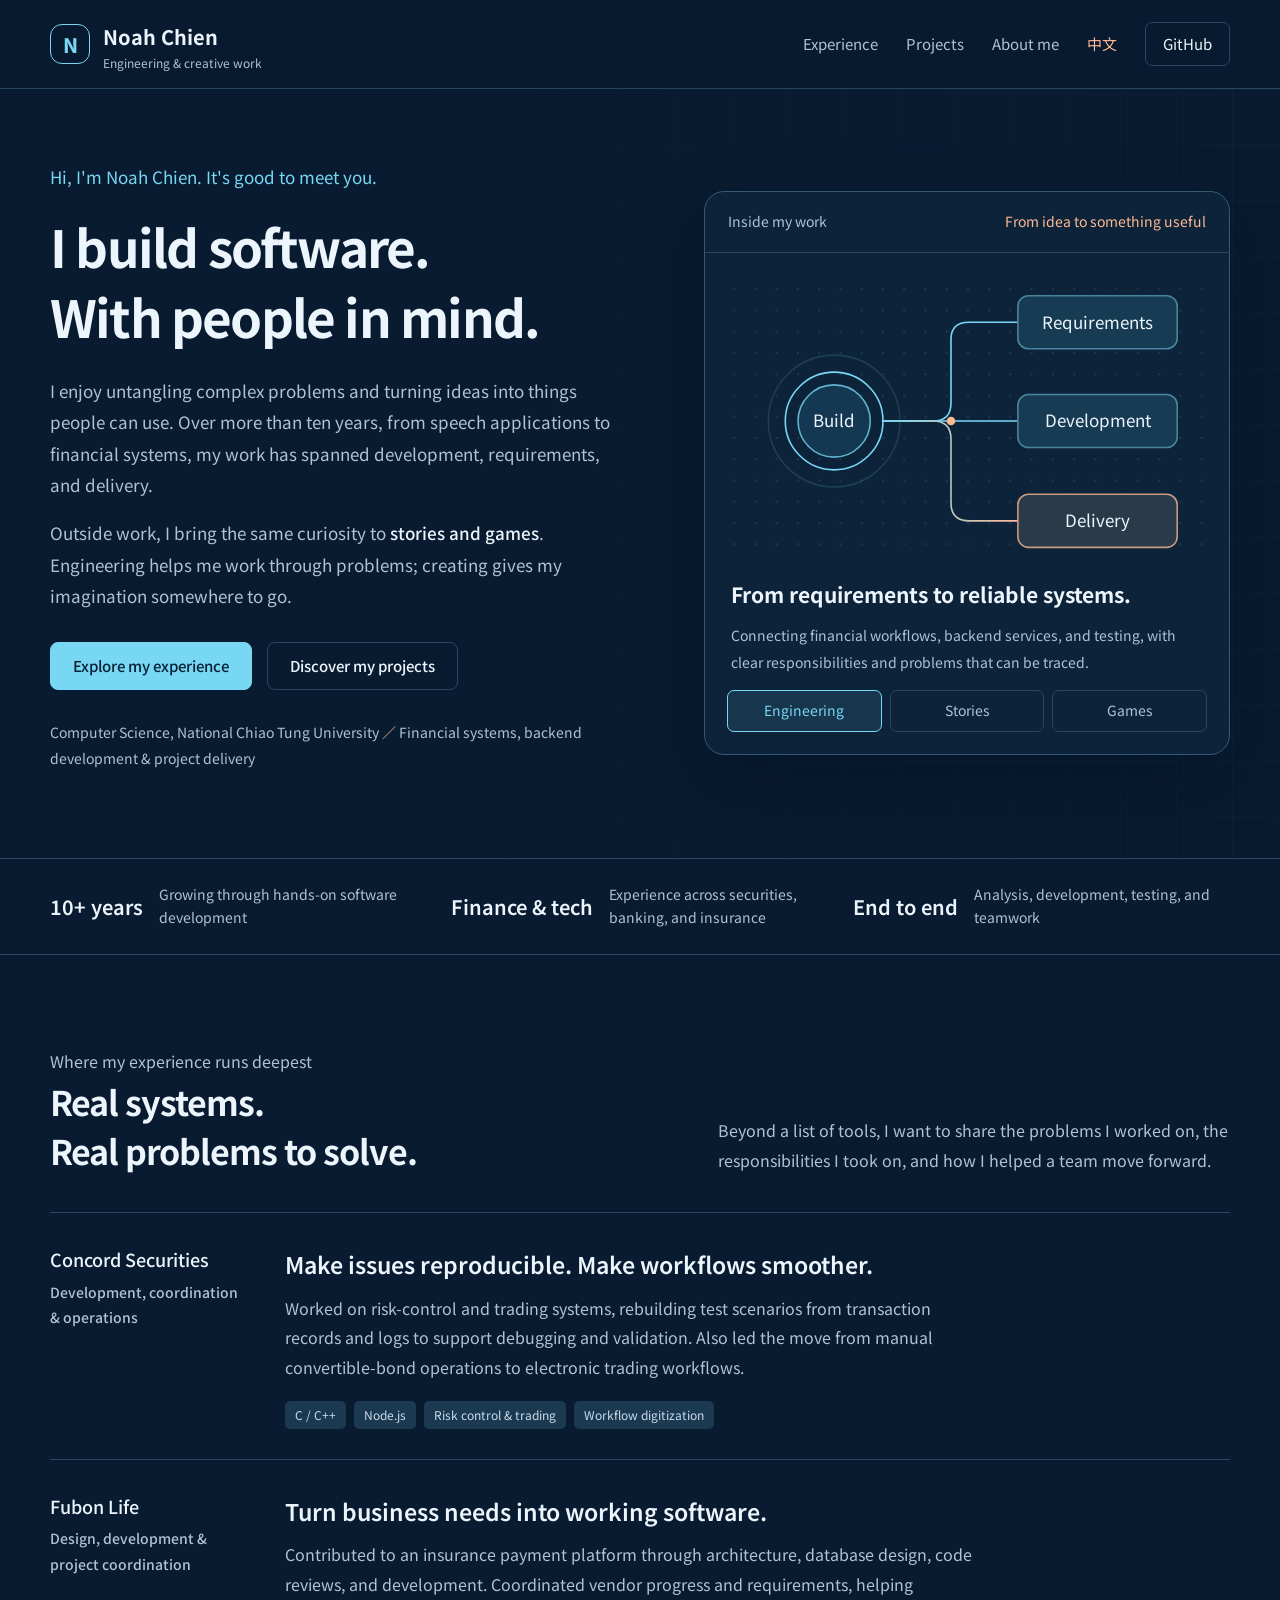
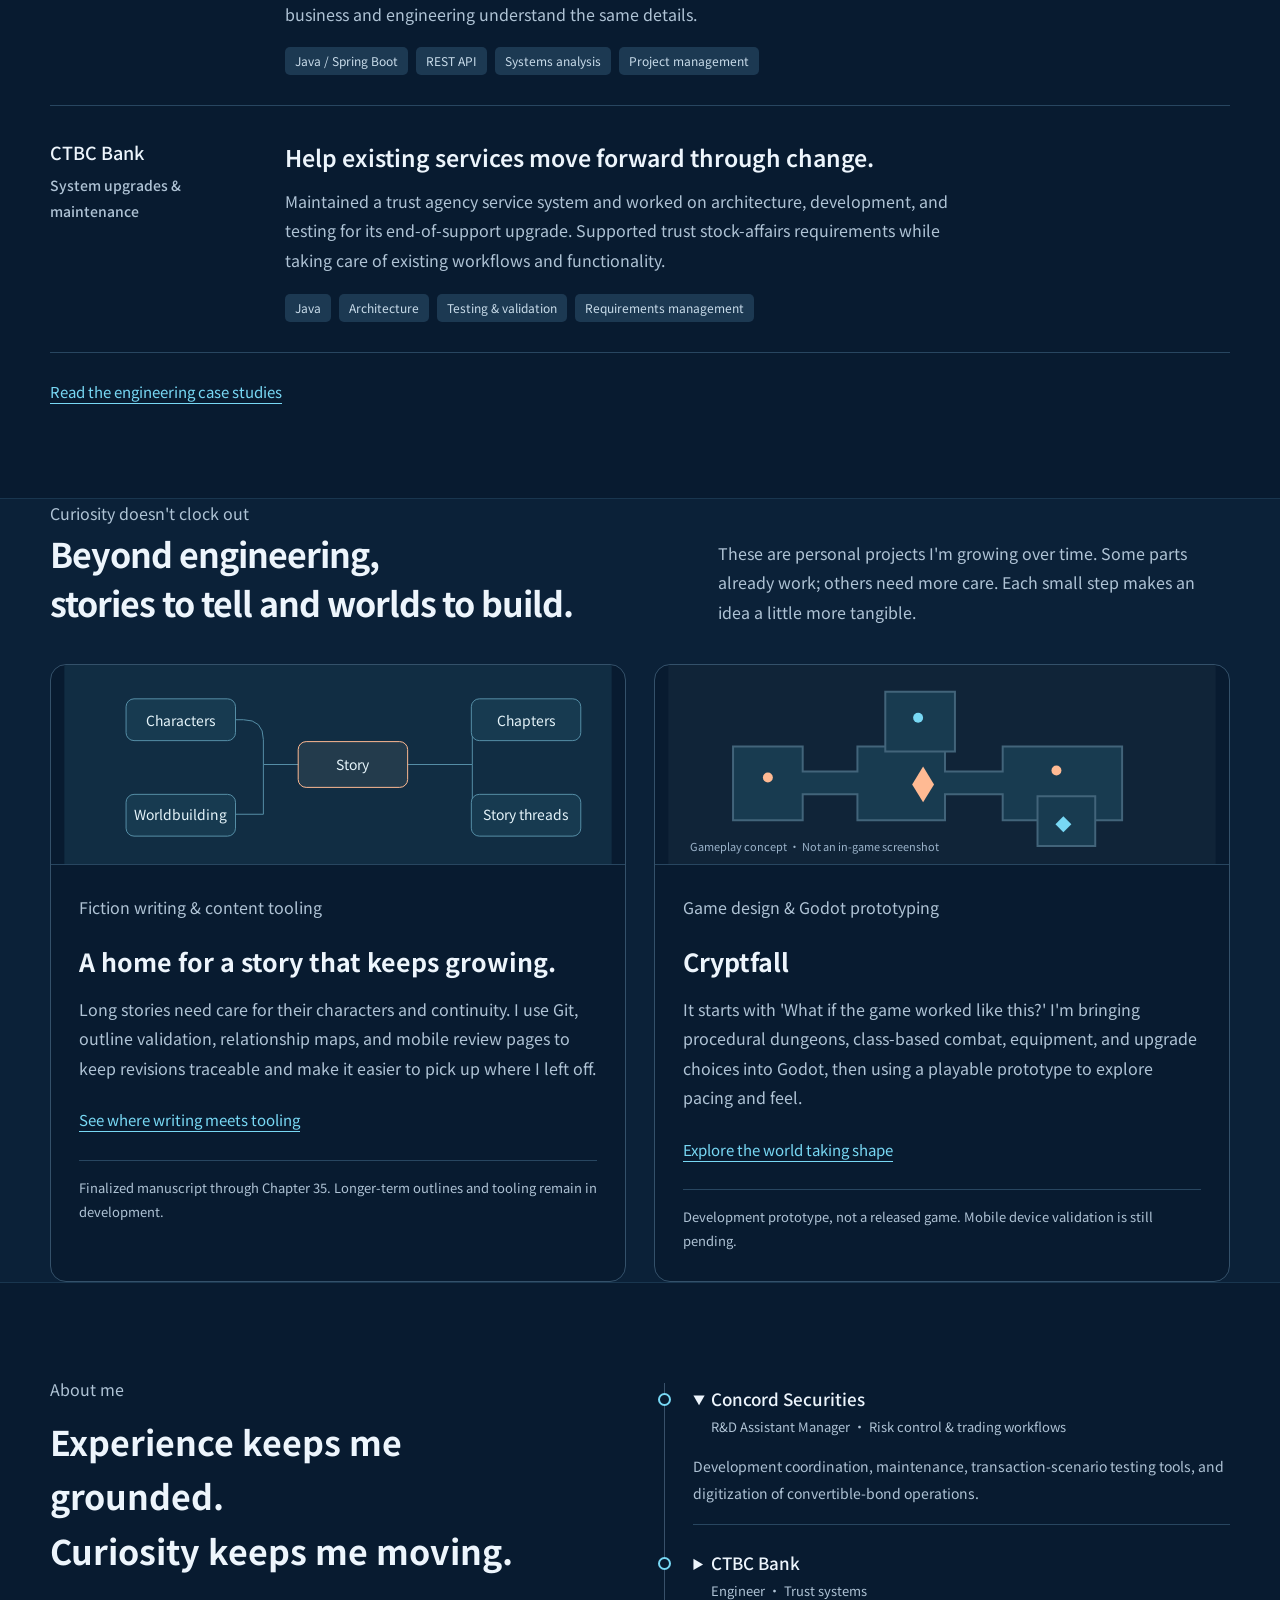
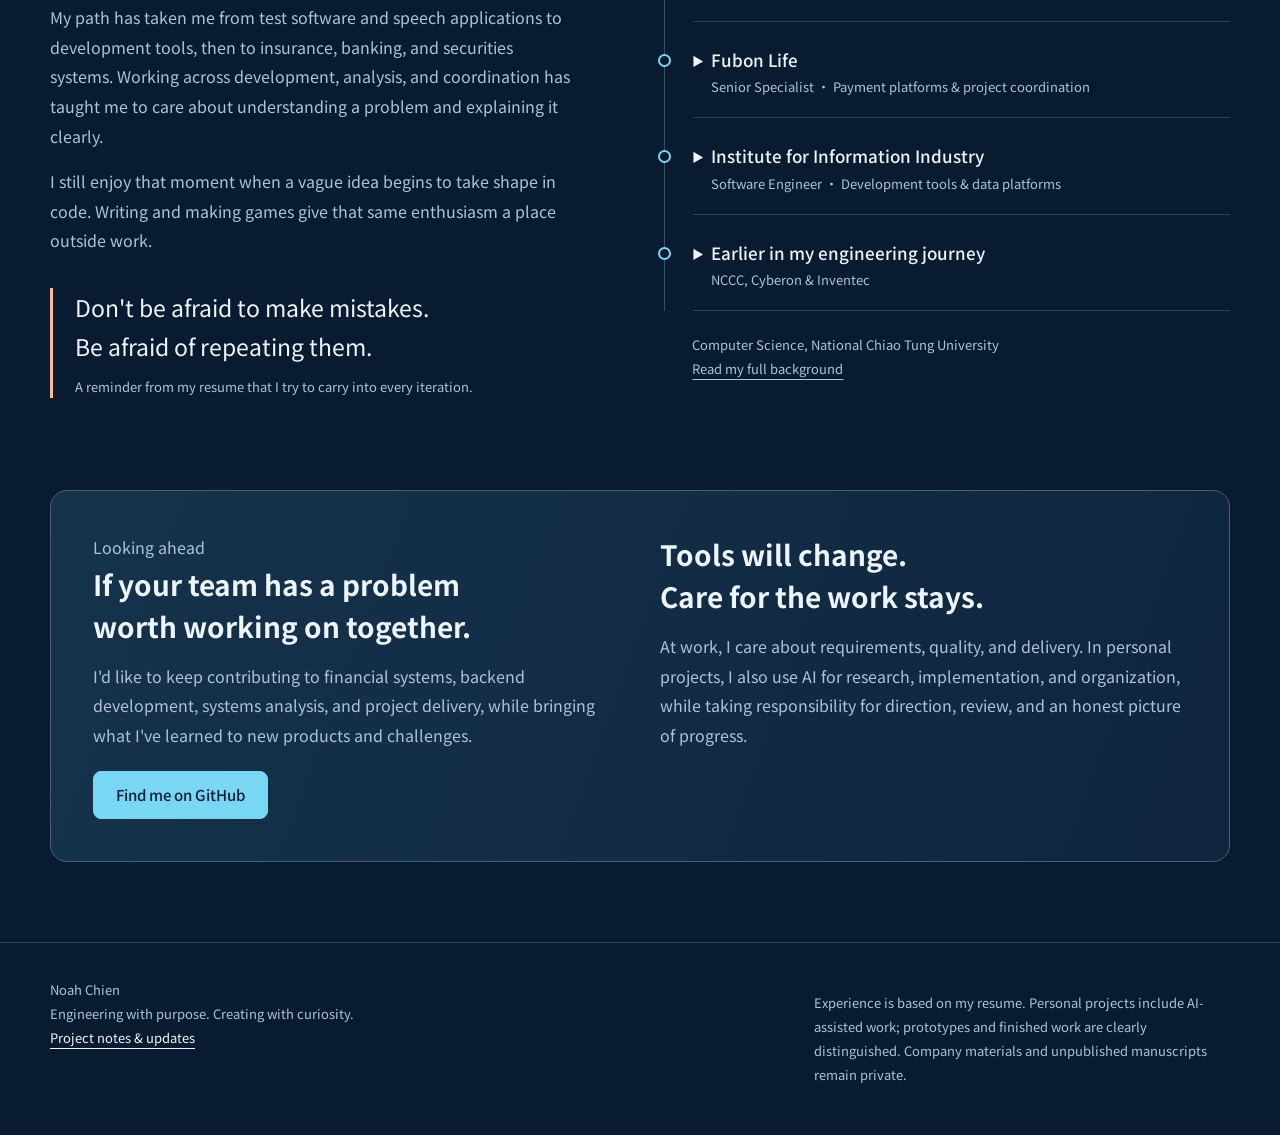
==== docs/en.html @ 3098869d "Add complete Chinese and English portfolio choices" ====
<!doctype html>
<html lang="en">
<head>
<meta charset="utf-8"><meta name="viewport" content="width=device-width,initial-scale=1">
<meta name="description" content="I&#x27;m Noah Chien, a software engineer who enjoys making complex problems clearer and useful ideas real. Over ten years in financial systems and backend development, with personal projects in writing and games.">
<meta name="theme-color" content="#081b30"><meta property="og:title" content="Noah Chien | Engineering with purpose, creating with curiosity"><meta property="og:description" content="Building software with people in mind. Financial systems, backend development, project delivery, and personal creative work."><meta property="og:image" content="https://noahchien.github.io/portfolio/assets/cover-en.svg">
<title>Noah Chien | Engineering &amp; Creative Work</title>
<link rel="icon" href="data:image/svg+xml,%3Csvg xmlns=&#x27;http://www.w3.org/2000/svg&#x27; viewBox=&#x27;0 0 64 64&#x27;%3E%3Crect width=&#x27;64&#x27; height=&#x27;64&#x27; rx=&#x27;16&#x27; fill=&#x27;%23081b30&#x27;/%3E%3Ctext x=&#x27;32&#x27; y=&#x27;46&#x27; font-size=&#x27;43&#x27; text-anchor=&#x27;middle&#x27; fill=&#x27;%2378d8f4&#x27; font-family=&#x27;Arial&#x27;%3EN%3C/text%3E%3C/svg%3E">
<link rel="stylesheet" href="styles.css"><link rel="stylesheet" href="mobile.css"><script defer src="site.js"></script>
</head>
<body>
<a class="skip" href="#main">Skip to main content</a>
<header class="site-header"><div class="container header-inner"><a class="brand" href="#" aria-label="Noah&#x27;s home page"><span class="brand-mark" aria-hidden="true">N</span><span><strong>Noah Chien</strong><small>Engineering &amp; creative work</small></span></a><nav class="nav" aria-label="Main navigation"><a href="#work">Experience</a><a href="#projects">Projects</a><a class="desktop-link" href="#about">About me</a><a class="language-link" href="index.html" hreflang="zh-Hant" aria-label="中文版">中文</a><a class="github-link" href="https://github.com/noahchien">GitHub</a></nav></div></header>
<main id="main">
<section class="hero"><div class="container hero-inner"><div><p class="identity">Hi, I'm Noah Chien. It's good to meet you.</p><h1><span>I build software.</span><span>With people in mind.</span></h1><p class="hero-copy">I enjoy untangling complex problems and turning ideas into things people can use. Over more than ten years, from speech applications to financial systems, my work has spanned development, requirements, and delivery.</p><p class="hero-copy">Outside work, I bring the same curiosity to <strong>stories and games</strong>. Engineering helps me work through problems; creating gives my imagination somewhere to go.</p><div class="hero-actions"><a class="button primary" href="#work">Explore my experience</a><a class="button secondary" href="#projects">Discover my projects</a></div><p class="hero-footnote">Computer Science, National Chiao Tung University <span>／</span> Financial systems, backend development &amp; project delivery</p></div>
<div class="system-view"><div class="system-top"><span>Inside my work</span><span>From idea to something useful</span></div><svg class="system-diagram" viewbox="0 0 480 290" aria-label="How requirements, development, and delivery connect" role="img"><defs><pattern id="dots" width="20" height="20" patternunits="userSpaceOnUse"><circle cx="1" cy="1" r="1" fill="#78d8f4" opacity=".15"/></pattern><lineargradient id="line" x2="1"><stop stop-color="#78d8f4"/><stop offset="1" stop-color="#ffba93"/></lineargradient></defs><rect x="15" y="10" width="450" height="260" fill="url(#dots)"/><g fill="none" stroke-width="1.5"><path d="M160 145H208Q225 145 225 128V68Q225 52 242 52H288" stroke="#78d8f4"/><path d="M160 145H288" stroke="#78d8f4"/><path d="M160 145H208Q225 145 225 162V222Q225 239 242 239H288" stroke="url(#line)"/><circle cx="115" cy="145" r="62" stroke="#78d8f4" opacity=".15"/><circle cx="115" cy="145" r="46" stroke="#78d8f4"/><circle cx="115" cy="145" r="34" fill="#163c58" stroke="#78d8f4" opacity=".8"/><rect x="288" y="27" width="150" height="50" rx="10" fill="#183b54" stroke="#49859c"/><rect x="288" y="120" width="150" height="50" rx="10" fill="#183b54" stroke="#49859c"/><rect x="288" y="214" width="150" height="50" rx="10" fill="#293b4b" stroke="#ca9b7e"/></g><g font-family="Noto Sans TC,Microsoft JhengHei,sans-serif" fill="#edf5fc" text-anchor="middle" font-size="16"><text id="diagram-center" x="115" y="151">Build</text><text id="node-0" x="363" y="58">Requirements</text><text id="node-1" x="363" y="151">Development</text><text id="node-2" x="363" y="245">Delivery</text></g><circle cx="225" cy="145" r="4" fill="#ffba93"/></svg><div class="system-caption" aria-live="polite"><h2 id="view-title">From requirements to reliable systems.</h2><p id="view-description">Connecting financial workflows, backend services, and testing, with clear responsibilities and problems that can be traced.</p></div><div class="view-tabs" role="group" aria-label="Choose an area of work"><button data-view="engineering" aria-pressed="true">Engineering</button><button data-view="stories" aria-pressed="false">Stories</button><button data-view="games" aria-pressed="false">Games</button></div></div></div></section>
<div class="hero-meta"><div class="container meta-inner"><div><strong>10+ years</strong><span>Growing through hands-on software development</span></div><div><strong>Finance &amp; tech</strong><span>Experience across securities, banking, and insurance</span></div><div><strong>End to end</strong><span>Analysis, development, testing, and teamwork</span></div></div></div>
<section id="work" class="content container"><div class="section-heading"><div><p class="section-label">Where my experience runs deepest</p><h2>Real systems.<br>Real problems to solve.</h2></div><p>Beyond a list of tools, I want to share the problems I worked on, the responsibilities I took on, and how I helped a team move forward.</p></div><div class="work-list">
<article class="work-item"><div class="work-company">Concord Securities<small>Development, coordination &amp; operations</small></div><div><h3>Make issues reproducible. Make workflows smoother.</h3><p>Worked on risk-control and trading systems, rebuilding test scenarios from transaction records and logs to support debugging and validation. Also led the move from manual convertible-bond operations to electronic trading workflows.</p><div class="tags" aria-label="Relevant skills"><span>C / C++</span><span>Node.js</span><span>Risk control &amp; trading</span><span>Workflow digitization</span></div></div></article>
<article class="work-item"><div class="work-company">Fubon Life<small>Design, development &amp; project coordination</small></div><div><h3>Turn business needs into working software.</h3><p>Contributed to an insurance payment platform through architecture, database design, code reviews, and development. Coordinated vendor progress and requirements, helping business and engineering understand the same details.</p><div class="tags"><span>Java / Spring Boot</span><span>REST API</span><span>Systems analysis</span><span>Project management</span></div></div></article>
<article class="work-item"><div class="work-company">CTBC Bank<small>System upgrades &amp; maintenance</small></div><div><h3>Help existing services move forward through change.</h3><p>Maintained a trust agency service system and worked on architecture, development, and testing for its end-of-support upgrade. Supported trust stock-affairs requirements while taking care of existing workflows and functionality.</p><div class="tags"><span>Java</span><span>Architecture</span><span>Testing &amp; validation</span><span>Requirements management</span></div></div></article>
</div><a class="detail-link" href="https://github.com/noahchien/portfolio/blob/main/projects/work.en.md">Read the engineering case studies</a></section>
<section id="projects" class="creative-section"><div class="content container"><div class="section-heading"><div><p class="section-label">Curiosity doesn't clock out</p><h2>Beyond engineering,<br>stories to tell and worlds to build.</h2></div><p>These are personal projects I'm growing over time. Some parts already work; others need more care. Each small step makes an idea a little more tangible.</p></div><div class="creative-grid">
<article class="creative-card"><div class="project-visual"><svg viewbox="0 0 550 200" role="img" aria-label="How chapters, characters, and worldbuilding connect in a writing project"><rect width="550" height="200" fill="#112d43"/><g fill="none" stroke="#568fa7"><path d="M90 55H180Q200 55 200 75V100H265M200 100V150H90M310 100H410V55H465M410 100V150H465"/><rect x="62" y="34" width="110" height="42" rx="8" fill="#173a50"/><rect x="62" y="130" width="110" height="42" rx="8" fill="#173a50"/><rect x="235" y="77" width="110" height="46" rx="8" stroke="#ffba93" fill="#233b4c"/><rect x="409" y="34" width="110" height="42" rx="8" fill="#173a50"/><rect x="409" y="130" width="110" height="42" rx="8" fill="#173a50"/></g><g fill="#e5f4fa" text-anchor="middle" font-family="Noto Sans TC,sans-serif" font-size="14"><text x="117" y="61">Characters</text><text x="117" y="156">Worldbuilding</text><text x="290" y="106">Story</text><text x="464" y="61">Chapters</text><text x="464" y="156">Story threads</text></g></svg></div><div class="project-info"><p class="project-kind">Fiction writing &amp; content tooling</p><h3>A home for a story that keeps growing.</h3><p>Long stories need care for their characters and continuity. I use Git, outline validation, relationship maps, and mobile review pages to keep revisions traceable and make it easier to pick up where I left off.</p><a href="https://github.com/noahchien/portfolio/blob/main/projects/novel.en.md">See where writing meets tooling</a><small class="project-status">Finalized manuscript through Chapter 35. Longer-term outlines and tooling remain in development.</small></div></article>
<article class="creative-card"><div class="project-visual"><svg viewbox="0 0 550 200" role="img" aria-label="A conceptual dungeon layout for Cryptfall, not an in-game screenshot"><rect width="550" height="200" fill="#102438"/><g fill="#183b50" stroke="#42647a" stroke-width="2"><path d="M65 82h70v25h55v-25h88v25h58v-25h120v74H336v-26h-58v26h-88v-26h-55v26H65Z"/><path d="M218 27h70v60h-70zM371 132h58v50h-58z"/></g><g fill="#ffba93"><path d="m256 102 11 18-11 18-11-18z"/><circle cx="100" cy="113" r="5"/><circle cx="390" cy="106" r="5"/></g><g fill="#78d8f4"><circle cx="251" cy="53" r="5"/><path d="m397 152 8 8-8 8-8-8z"/></g><text x="22" y="187" fill="#9cb4cb" font-family="Noto Sans TC,sans-serif" font-size="11">Gameplay concept · Not an in-game screenshot</text></svg></div><div class="project-info"><p class="project-kind">Game design &amp; Godot prototyping</p><h3>Cryptfall</h3><p>It starts with 'What if the game worked like this?' I'm bringing procedural dungeons, class-based combat, equipment, and upgrade choices into Godot, then using a playable prototype to explore pacing and feel.</p><a href="https://github.com/noahchien/portfolio/blob/main/projects/cryptfall.en.md">Explore the world taking shape</a><small class="project-status">Development prototype, not a released game. Mobile device validation is still pending.</small></div></article>
</div></div></section>
<section id="about" class="content container"><div class="about-grid"><div class="about-copy"><p class="section-label">About me</p><h2>Experience keeps me grounded.<br>Curiosity keeps me moving.</h2><p>My path has taken me from test software and speech applications to development tools, then to insurance, banking, and securities systems. Working across development, analysis, and coordination has taught me to care about understanding a problem and explaining it clearly.</p><p>I still enjoy that moment when a vague idea begins to take shape in code. Writing and making games give that same enthusiasm a place outside work.</p><blockquote class="quote">Don't be afraid to make mistakes.<br>Be afraid of repeating them.<small>A reminder from my resume that I try to carry into every iteration.</small></blockquote></div><div><div class="career" aria-label="Career experience; expand an entry to read more"><details open><summary>Concord Securities<small>R&amp;D Assistant Manager · Risk control &amp; trading workflows</small></summary><p>Development coordination, maintenance, transaction-scenario testing tools, and digitization of convertible-bond operations.</p></details><details><summary>CTBC Bank<small>Engineer · Trust systems</small></summary><p>Trust agency system maintenance, upgrade planning, development, testing, and stock-affairs requirements.</p></details><details><summary>Fubon Life<small>Senior Specialist · Payment platforms &amp; project coordination</small></summary><p>Java/Spring development, system and database design, code reviews, vendor coordination, and requirements discussions.</p></details><details><summary>Institute for Information Industry<small>Software Engineer · Development tools &amp; data platforms</small></summary><p>Java/Spring, frontend development, Python data-observation services, search applications, Redmine, and DevOps collaboration.</p></details><details><summary>Earlier in my engineering journey<small>NCCC, Cyberon &amp; Inventec</small></summary><p>Systems analysis and vendor coordination, speech recognition and synthesis, mobile and Windows software, production-line testing, and operator training.</p></details></div><p class="career-note">Computer Science, National Chiao Tung University<br><a href="https://github.com/noahchien/portfolio/blob/main/about.en.md">Read my full background</a></p></div></div></section>
<section class="container"><div class="collaboration"><div><p class="section-label">Looking ahead</p><h2>If your team has a problem<br>worth working on together.</h2><p>I'd like to keep contributing to financial systems, backend development, systems analysis, and project delivery, while bringing what I've learned to new products and challenges.</p><a class="button primary" href="https://github.com/noahchien">Find me on GitHub</a></div><div><h2>Tools will change.<br>Care for the work stays.</h2><p>At work, I care about requirements, quality, and delivery. In personal projects, I also use AI for research, implementation, and organization, while taking responsibility for direction, review, and an honest picture of progress.</p></div></div></section>
</main><footer class="footer"><div class="container footer-inner"><div>Noah Chien<br>Engineering with purpose. Creating with curiosity.<br><a href="https://github.com/noahchien/portfolio">Project notes &amp; updates</a></div><p class="ai-note">Experience is based on my resume. Personal projects include AI-assisted work; prototypes and finished work are clearly distinguished. Company materials and unpublished manuscripts remain private.</p></div></footer>
</body></html>
---- docs/styles.css ----
@import url('https://fonts.googleapis.com/css2?family=Noto+Sans+TC:wght@400;500;600;700;800&display=swap');
:root{color-scheme:dark;--bg:#081b30;--panel:#102b46;--blue:#78d8f4;--warm:#ffba93;--text:#edf5fc;--muted:#afc3d5;--line:#284660;--max:1180px}*{box-sizing:border-box}html{scroll-behavior:smooth;scroll-padding-top:100px}body{margin:0;font:17px/1.85 'Noto Sans TC','Microsoft JhengHei',sans-serif;background:var(--bg);color:var(--text)}a{color:inherit;text-underline-offset:5px}button{font:inherit}button,a{-webkit-tap-highlight-color:transparent}a:focus-visible,button:focus-visible,summary:focus-visible{outline:3px solid var(--warm);outline-offset:5px}.skip{position:fixed;left:20px;top:-80px;padding:10px;background:var(--warm);color:var(--bg);z-index:99}.skip:focus{top:15px}.container{width:min(var(--max),calc(100% - 72px));margin:auto}.site-header{position:sticky;top:0;z-index:10;background:#081b30f2;border-bottom:1px solid var(--line);backdrop-filter:blur(18px)}.header-inner{display:flex;align-items:center;justify-content:space-between;min-height:88px;gap:28px}.brand{text-decoration:none;display:flex;gap:13px;align-items:center}.brand-mark{display:grid;place-items:center;width:40px;height:40px;border:1px solid var(--blue);border-radius:12px;font-weight:800;color:var(--blue);font-size:20px}.brand strong{font-size:20px}.brand small{display:block;font-size:12px;color:var(--muted);line-height:1.3;letter-spacing:.05em}.nav{display:flex;gap:28px;align-items:center;font-size:15px}.nav a{text-decoration:none;color:var(--muted)}.nav a:hover{color:white}.nav .github-link{border:1px solid var(--line);padding:7px 17px;border-radius:7px;color:var(--text)}.hero{position:relative;overflow:hidden}.hero:before{position:absolute;content:'';inset:0;pointer-events:none;background-image:linear-gradient(#78d8f408 1px,transparent 1px),linear-gradient(90deg,#78d8f408 1px,transparent 1px);background-size:56px 56px;mask-image:linear-gradient(to right,transparent 30%,black)}.hero-inner{position:relative;display:grid;grid-template-columns:1.13fr 1fr;gap:60px;align-items:center;min-height:690px;padding:72px 0}.identity{color:var(--blue);font-size:17px;margin:0 0 20px}.hero h1{font-size:clamp(36px,4.1vw,58px);line-height:1.55;letter-spacing:-.045em;margin:0 0 24px;font-weight:700}.hero h1 span{display:block}.hero-copy{max-width:33em;color:var(--muted);font-size:17px}.hero-copy strong{color:var(--text);font-weight:500}.hero-actions{display:flex;gap:15px;align-items:center;flex-wrap:wrap;margin:30px 0}.button{display:inline-flex;justify-content:center;align-items:center;min-height:48px;padding:9px 22px;border:1px solid var(--line);border-radius:8px;text-decoration:none;font-weight:500;font-size:15px;cursor:pointer}.button.primary{background:var(--blue);color:#082136;border-color:var(--blue)}.button.secondary{background:transparent;color:var(--text)}.hero-footnote{font-size:14px;color:var(--muted);margin-top:25px}.hero-footnote span{color:var(--warm)}.system-view{position:relative;border:1px solid #385871;border-radius:20px;background:#0d243bea;box-shadow:0 25px 70px #030d1740;overflow:hidden}.system-top{display:flex;justify-content:space-between;padding:17px 23px;border-bottom:1px solid var(--line);font-size:14px;color:var(--muted)}.system-top span:last-child{color:var(--warm)}.system-diagram{display:block;width:100%;height:auto;padding:14px 7px 0}.system-caption{padding:0 26px 15px;min-height:110px}.system-caption h2{font-size:22px;margin:0 0 8px}.system-caption p{font-size:14px;color:var(--muted);margin:0;line-height:1.9}.view-tabs{display:flex;gap:8px;padding:0 22px 22px}.view-tabs button{flex:1;background:transparent;border:1px solid var(--line);border-radius:7px;color:var(--muted);padding:7px;font-size:14px;cursor:pointer}.view-tabs button[aria-pressed=true]{background:#78d8f41a;color:var(--blue);border-color:var(--blue)}.hero-meta{border-top:1px solid var(--line);border-bottom:1px solid var(--line)}.meta-inner{display:grid;grid-template-columns:1fr 1fr 1fr;padding:24px 0;gap:24px}.meta-inner div{display:flex;gap:16px;align-items:center}.meta-inner strong{font-size:23px;font-weight:600;white-space:nowrap}.meta-inner span{font-size:14px;line-height:1.7;color:var(--muted)}section.content{padding:92px 0}.section-heading{display:flex;justify-content:space-between;align-items:end;gap:40px;margin-bottom:37px}.section-heading h2{font-size:34px;line-height:1.45;letter-spacing:-.03em;margin:0}.section-heading p{margin:0;color:var(--muted);max-width:32em;font-size:16px}.section-label{color:var(--blue);font-size:14px;margin:0 0 10px}.work-list{border-top:1px solid var(--line)}.work-item{display:grid;grid-template-columns:190px 1fr;gap:45px;padding:30px 0;border-bottom:1px solid var(--line)}.work-company{font-size:18px;font-weight:500;color:var(--text)}.work-company small{display:block;color:var(--muted);font-size:14px;margin-top:3px}.work-item h3{margin:0 0 8px;font-size:23px;font-weight:600}.work-item p{margin:0 0 18px;color:var(--muted);max-width:43em;font-size:16px}.tags{display:flex;gap:8px;flex-wrap:wrap}.tags span{font-size:12px;padding:3px 10px;background:#1c3952;border-radius:5px;color:#c9dcea}.detail-link{display:inline-block;margin-top:25px;color:var(--blue);font-size:15px}.creative-section{background:#0b2138;border-top:1px solid #19364f;border-bottom:1px solid #19364f}.creative-grid{display:grid;grid-template-columns:1fr 1fr;gap:28px}.creative-card{border:1px solid #34516a;border-radius:16px;overflow:hidden;background:var(--bg)}.project-visual{height:200px;position:relative;overflow:hidden;border-bottom:1px solid var(--line);display:grid;place-items:center}.project-visual svg{height:100%;width:100%}.project-info{padding:28px}.project-kind{font-size:13px;color:var(--warm);margin:0 0 9px}.project-info h3{font-size:25px;line-height:1.5;margin:0 0 14px}.project-info p{font-size:16px;color:var(--muted);margin:0 0 20px}.project-info a{font-size:15px;color:var(--blue)}.project-status{display:block;color:var(--muted);font-size:13px;border-top:1px solid var(--line);margin-top:25px;padding-top:15px}.about-grid{display:grid;grid-template-columns:1fr 1.1fr;gap:85px}.about-copy h2{font-size:34px;line-height:1.6;margin:0 0 25px}.about-copy p{color:var(--muted);font-size:16px}.quote{margin:32px 0 0;border-left:3px solid var(--warm);padding-left:22px;color:var(--text);font-size:23px;line-height:1.7}.quote small{display:block;color:var(--muted);font-size:13px;margin-top:10px}.career{border-left:1px solid #38516a;margin:8px 0 0 8px;padding-left:28px}.career details{position:relative;margin-bottom:22px;padding-bottom:18px;border-bottom:1px solid var(--line)}.career details:before{content:'';position:absolute;width:9px;height:9px;border:2px solid var(--blue);border-radius:50%;background:var(--bg);left:-35px;top:10px}.career summary{cursor:pointer;font-size:17px;font-weight:500}.career summary small{display:block;color:var(--muted);font-size:13px;font-weight:400;padding-left:18px}.career details p{color:var(--muted);font-size:14px;line-height:1.9;margin-bottom:0}.career-note{color:var(--muted);font-size:13px;margin:10px 0 0 36px}.collaboration{padding:42px;border:1px solid #466078;border-radius:17px;display:grid;grid-template-columns:1fr 1fr;gap:40px;background:linear-gradient(110deg,#16334c,#0e253d)}.collaboration h2{font-size:28px;line-height:1.5;margin:0 0 15px}.collaboration p{margin:0;color:var(--muted);font-size:16px}.collaboration .button{margin-top:20px}.footer{padding:35px 0;margin-top:80px;border-top:1px solid var(--line);font-size:13px;color:var(--muted)}.footer-inner{display:flex;justify-content:space-between;gap:25px}.footer a{color:var(--text)}.ai-note{max-width:32em;font-size:13px} @media(min-width:1500px){.hero-inner{min-height:750px}}@media(max-width:1050px){.hero-inner{gap:30px}.hero h1{font-size:41px}.about-grid{gap:45px}.meta-inner strong{font-size:20px}.meta-inner div{gap:10px}}@media(max-width:760px){.container{width:calc(100% - 40px)}.header-inner{min-height:74px;gap:12px}.brand small{display:none}.brand strong{font-size:17px}.brand-mark{width:32px;height:34px;font-size:17px}.nav{gap:15px;font-size:13px}.nav .github-link{padding:3px 9px}.nav .desktop-link{display:none}.hero-inner{grid-template-columns:1fr;padding:45px 0;gap:33px;min-height:auto}.identity{font-size:15px}.hero h1{font-size:clamp(29px,7.3vw,45px);line-height:1.65}.hero-copy{font-size:16px}.hero-actions{margin:24px 0 15px}.hero-footnote{font-size:13px}.system-view{max-width:520px;width:100%;margin:auto}.system-caption{min-height:96px}.system-diagram{max-height:255px}.meta-inner{grid-template-columns:1fr;padding:22px 0;gap:16px}.meta-inner div{gap:18px}.meta-inner strong{width:95px;font-size:19px}.meta-inner span{font-size:14px}.section-heading{display:block;margin-bottom:27px}.section-heading h2,.about-copy h2{font-size:28px}.section-heading p{margin-top:17px}.work-item{grid-template-columns:1fr;gap:14px;padding:26px 0}.work-company{font-size:15px;color:var(--blue)}.work-company small{display:inline;margin-left:10px;font-size:12px}.work-item h3{font-size:21px}.work-item p{font-size:15px}.creative-grid,.about-grid,.collaboration{grid-template-columns:1fr}section.content{padding:60px 0}.project-info{padding:24px}.project-info h3{font-size:23px}.about-grid{gap:35px}.quote{font-size:21px}.collaboration{padding:27px;gap:22px}.collaboration h2{font-size:25px}.footer{margin-top:55px}.footer-inner{display:block}.ai-note{margin-top:18px}}@media(prefers-reduced-motion:reduce){html{scroll-behavior:auto}*{transition:none!important;animation:none!important}}
---- docs/mobile.css ----
@media(max-width:480px){.brand-mark{display:none}.brand strong{font-size:15px}.nav{gap:12px}.header-inner{gap:10px}.nav .github-link{padding:3px 8px}.hero h1{letter-spacing:-.05em}}
.nav .language-link{color:var(--warm);white-space:nowrap}html[lang=en] .hero h1{font-size:clamp(34px,4vw,54px);letter-spacing:-.035em;line-height:1.35}html[lang=en] .hero-meta .meta-inner strong{font-size:20px}html[lang=en] .system-caption h2{font-size:21px}html[lang=en] .brand small{letter-spacing:0}@media(max-width:640px){.header-inner{flex-wrap:wrap;padding-top:12px;padding-bottom:12px;gap:10px}.nav{width:100%;justify-content:space-between;gap:10px}.brand-mark{display:grid}.brand strong{font-size:17px}.nav .desktop-link{display:none}html{scroll-padding-top:140px}html[lang=en] .hero h1{font-size:clamp(34px,8.5vw,45px)}html[lang=en] .meta-inner strong{width:115px}}
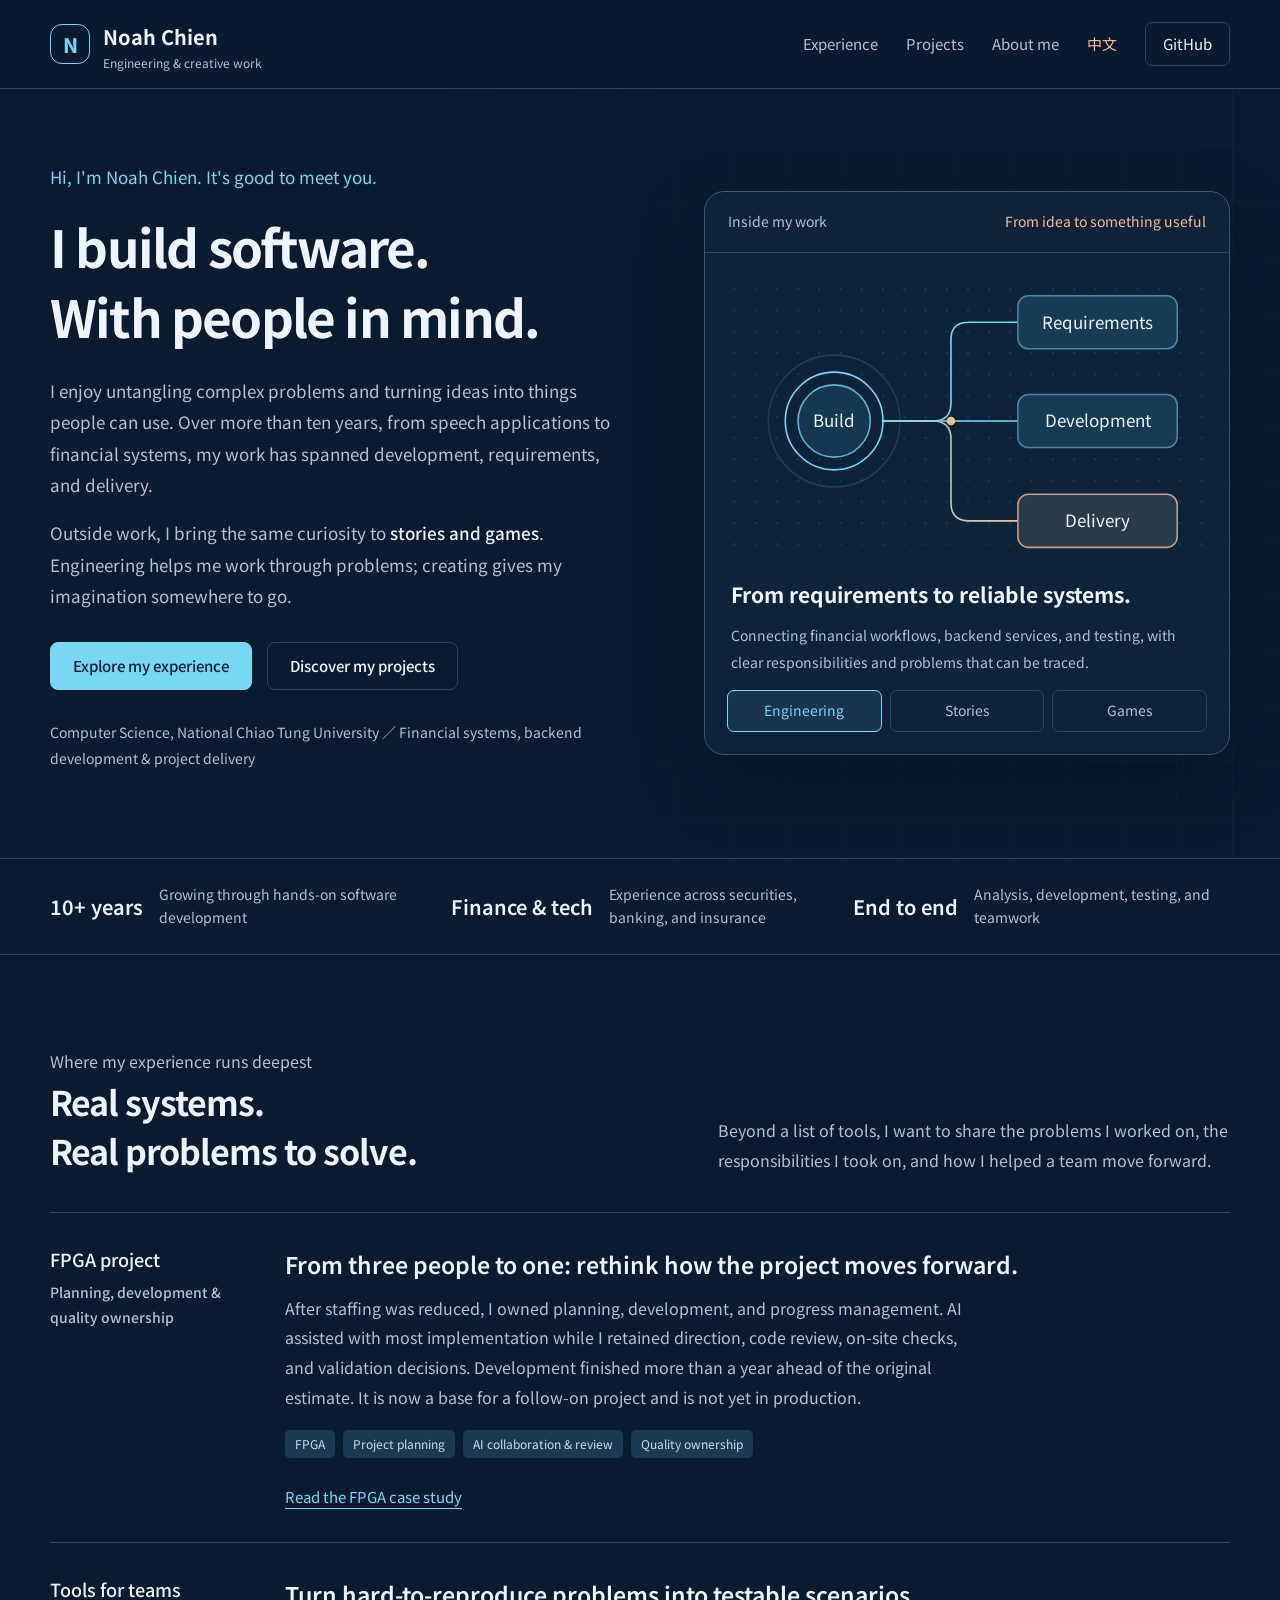
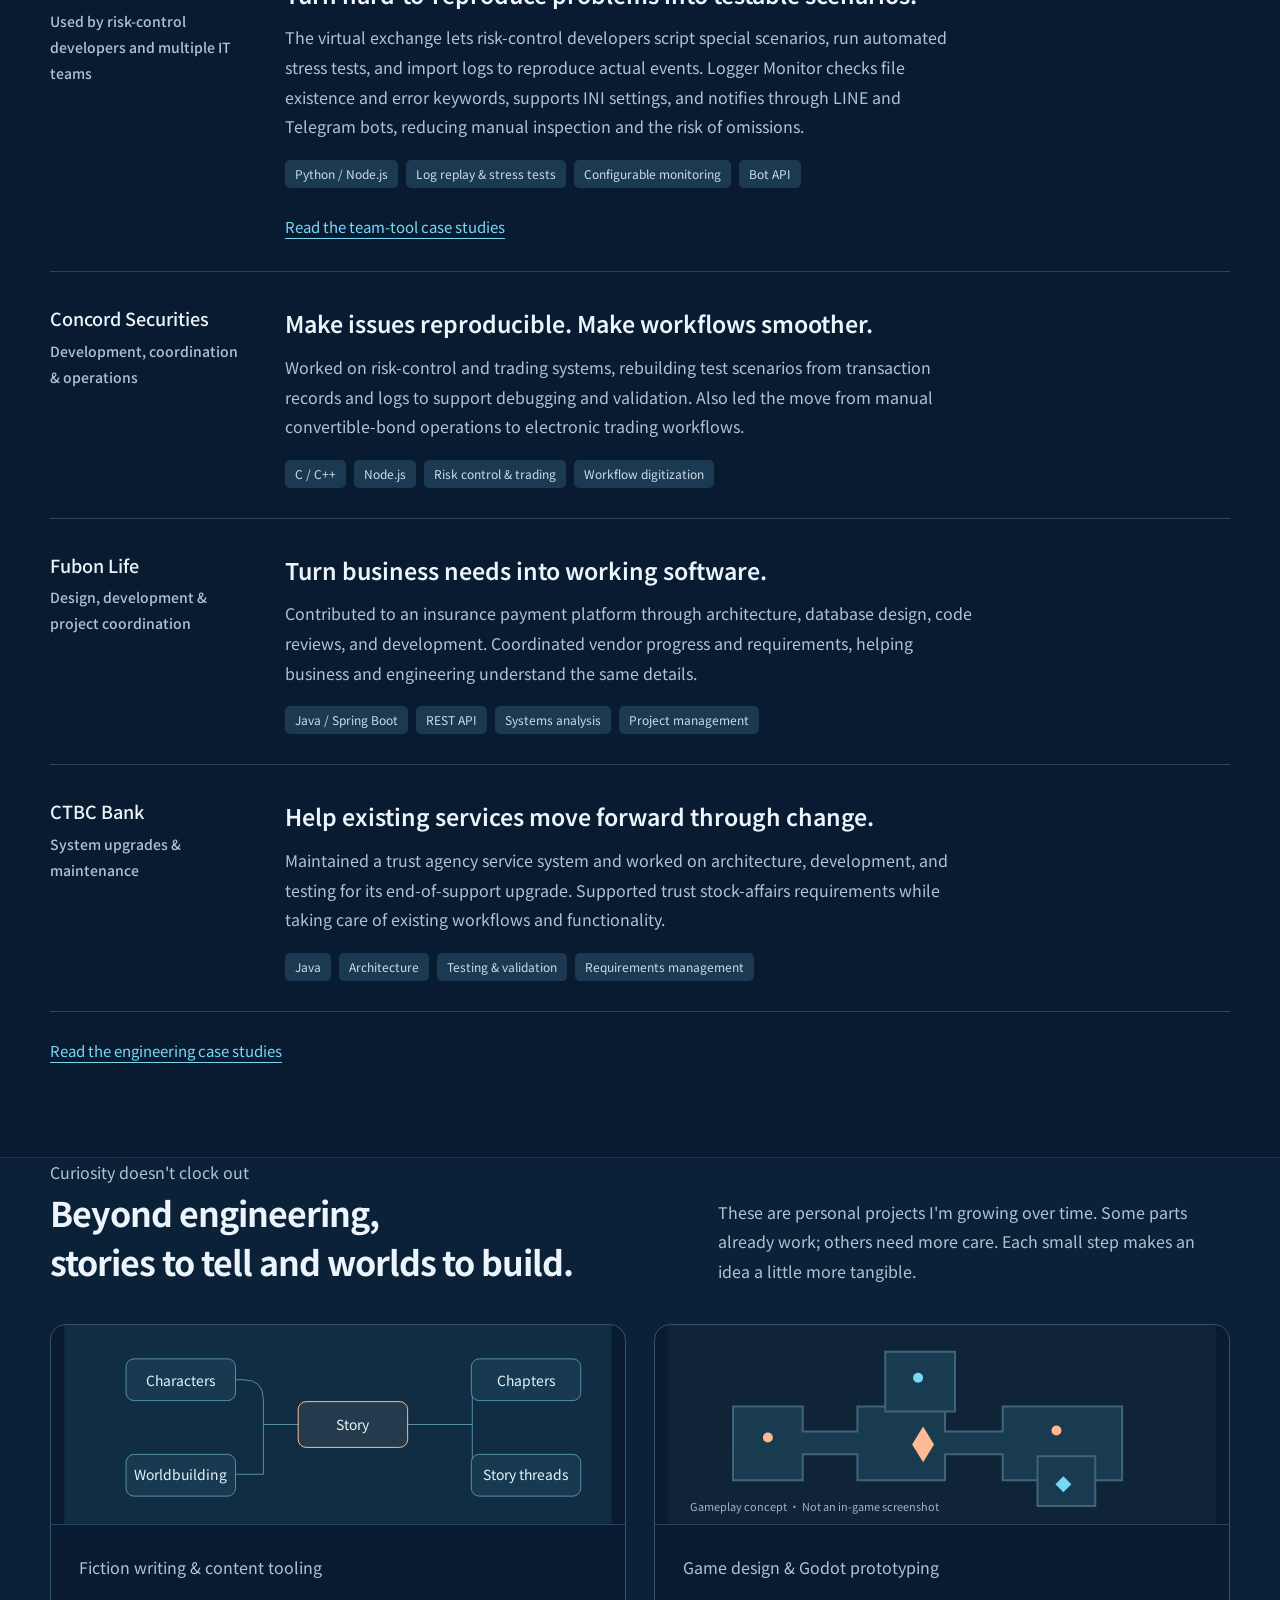
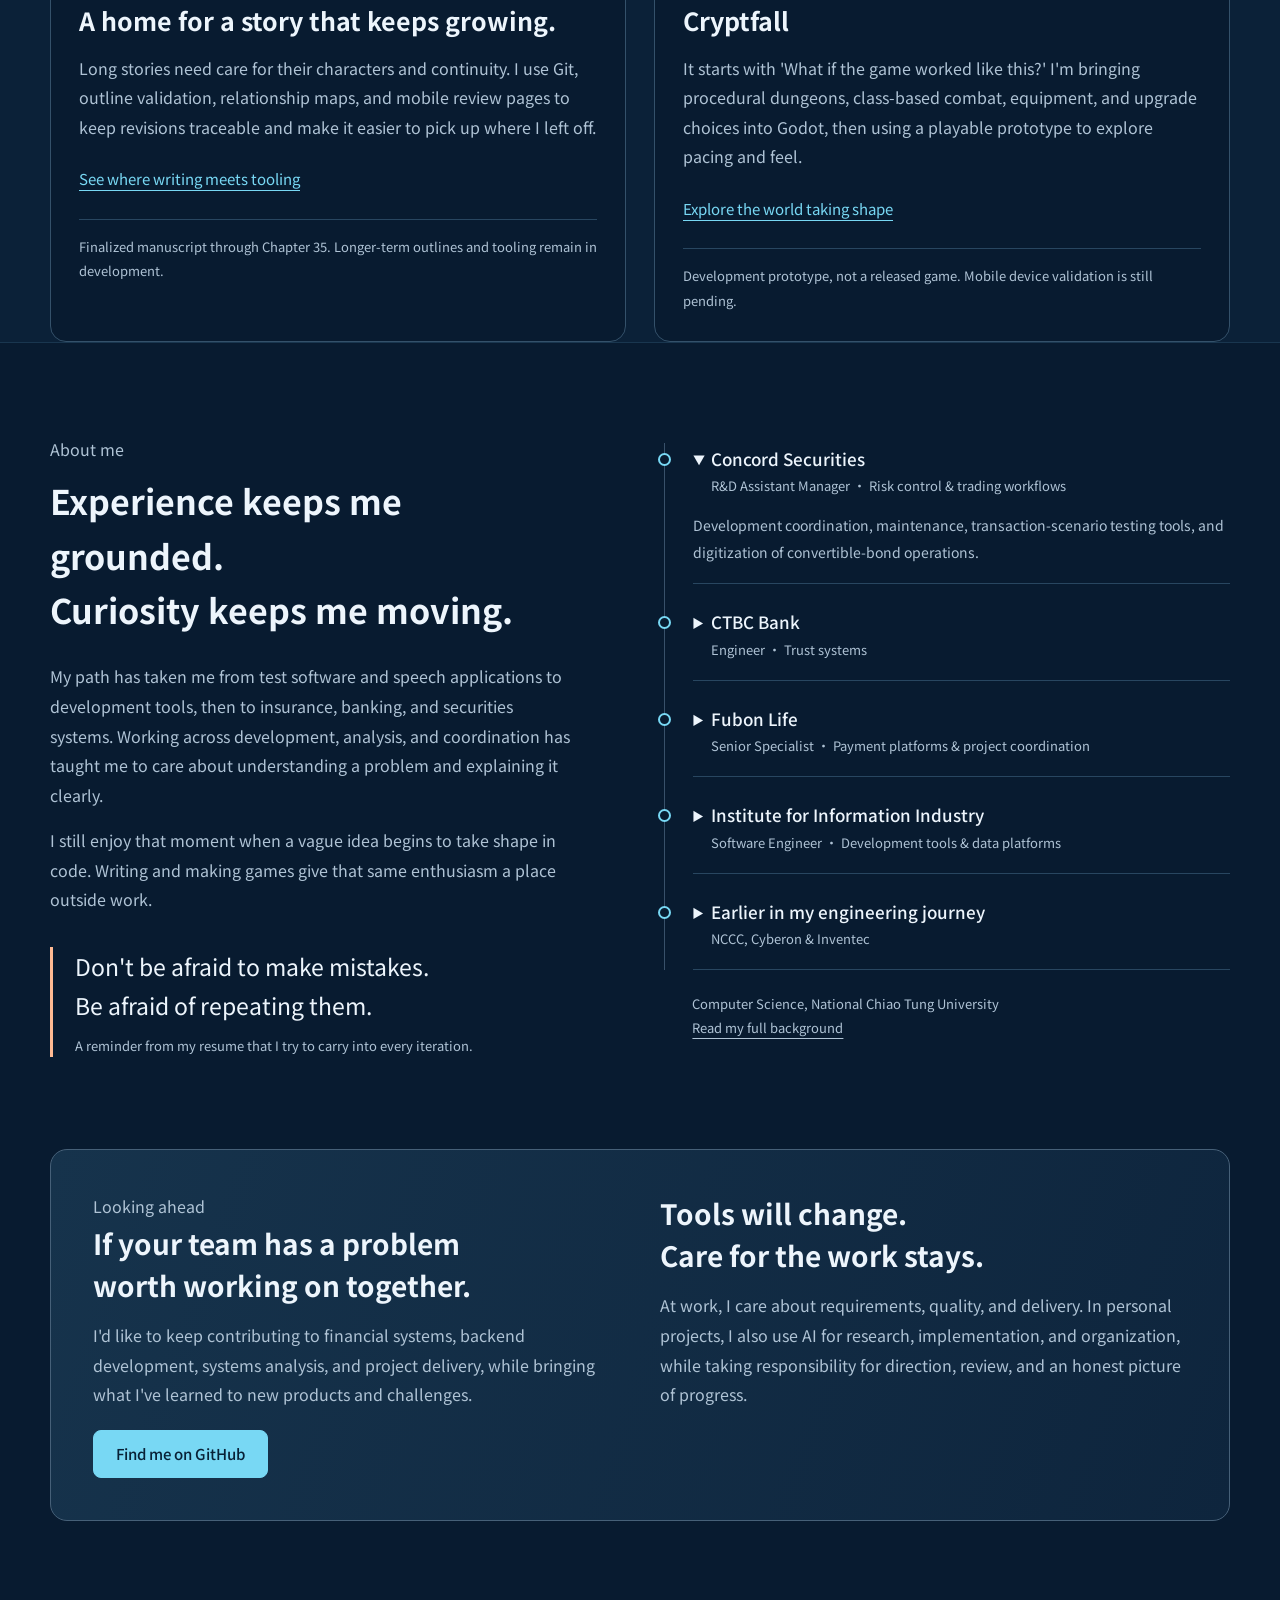
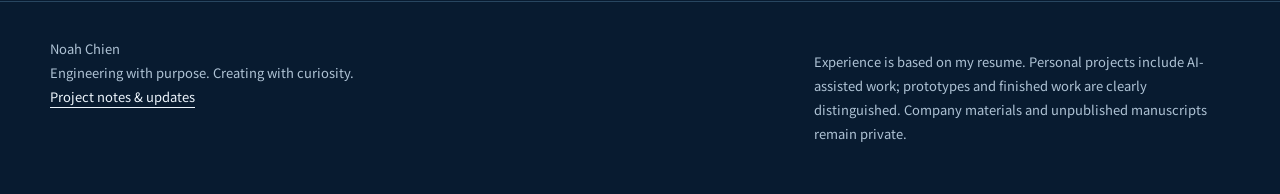
==== commit aa4e5cb1: "Feature FPGA delivery and team tooling on both language homepages" ====
--- a/docs/en.html
+++ b/docs/en.html
@@ -16,6 +16,9 @@
 <div class="system-view"><div class="system-top"><span>Inside my work</span><span>From idea to something useful</span></div><svg class="system-diagram" viewbox="0 0 480 290" aria-label="How requirements, development, and delivery connect" role="img"><defs><pattern id="dots" width="20" height="20" patternunits="userSpaceOnUse"><circle cx="1" cy="1" r="1" fill="#78d8f4" opacity=".15"/></pattern><lineargradient id="line" x2="1"><stop stop-color="#78d8f4"/><stop offset="1" stop-color="#ffba93"/></lineargradient></defs><rect x="15" y="10" width="450" height="260" fill="url(#dots)"/><g fill="none" stroke-width="1.5"><path d="M160 145H208Q225 145 225 128V68Q225 52 242 52H288" stroke="#78d8f4"/><path d="M160 145H288" stroke="#78d8f4"/><path d="M160 145H208Q225 145 225 162V222Q225 239 242 239H288" stroke="url(#line)"/><circle cx="115" cy="145" r="62" stroke="#78d8f4" opacity=".15"/><circle cx="115" cy="145" r="46" stroke="#78d8f4"/><circle cx="115" cy="145" r="34" fill="#163c58" stroke="#78d8f4" opacity=".8"/><rect x="288" y="27" width="150" height="50" rx="10" fill="#183b54" stroke="#49859c"/><rect x="288" y="120" width="150" height="50" rx="10" fill="#183b54" stroke="#49859c"/><rect x="288" y="214" width="150" height="50" rx="10" fill="#293b4b" stroke="#ca9b7e"/></g><g font-family="Noto Sans TC,Microsoft JhengHei,sans-serif" fill="#edf5fc" text-anchor="middle" font-size="16"><text id="diagram-center" x="115" y="151">Build</text><text id="node-0" x="363" y="58">Requirements</text><text id="node-1" x="363" y="151">Development</text><text id="node-2" x="363" y="245">Delivery</text></g><circle cx="225" cy="145" r="4" fill="#ffba93"/></svg><div class="system-caption" aria-live="polite"><h2 id="view-title">From requirements to reliable systems.</h2><p id="view-description">Connecting financial workflows, backend services, and testing, with clear responsibilities and problems that can be traced.</p></div><div class="view-tabs" role="group" aria-label="Choose an area of work"><button data-view="engineering" aria-pressed="true">Engineering</button><button data-view="stories" aria-pressed="false">Stories</button><button data-view="games" aria-pressed="false">Games</button></div></div></div></section>
 <div class="hero-meta"><div class="container meta-inner"><div><strong>10+ years</strong><span>Growing through hands-on software development</span></div><div><strong>Finance &amp; tech</strong><span>Experience across securities, banking, and insurance</span></div><div><strong>End to end</strong><span>Analysis, development, testing, and teamwork</span></div></div></div>
 <section id="work" class="content container"><div class="section-heading"><div><p class="section-label">Where my experience runs deepest</p><h2>Real systems.<br>Real problems to solve.</h2></div><p>Beyond a list of tools, I want to share the problems I worked on, the responsibilities I took on, and how I helped a team move forward.</p></div><div class="work-list">
+<article class="work-item"><div class="work-company">FPGA project<small>Planning, development &amp; quality ownership</small></div><div><h3>From three people to one: rethink how the project moves forward.</h3><p>After staffing was reduced, I owned planning, development, and progress management. AI assisted with most implementation while I retained direction, code review, on-site checks, and validation decisions. Development finished more than a year ahead of the original estimate. It is now a base for a follow-on project and is not yet in production.</p><div class="tags"><span>FPGA</span><span>Project planning</span><span>AI collaboration &amp; review</span><span>Quality ownership</span></div><a class="detail-link" href="https://github.com/noahchien/portfolio/blob/main/projects/fpga.en.md">Read the FPGA case study</a></div></article>
+<article class="work-item"><div class="work-company">Tools for teams<small>Used by risk-control developers and multiple IT teams</small></div><div><h3>Turn hard-to-reproduce problems into testable scenarios.</h3><p>The virtual exchange lets risk-control developers script special scenarios, run automated stress tests, and import logs to reproduce actual events. Logger Monitor checks file existence and error keywords, supports INI settings, and notifies through LINE and Telegram bots, reducing manual inspection and the risk of omissions.</p><div class="tags"><span>Python / Node.js</span><span>Log replay &amp; stress tests</span><span>Configurable monitoring</span><span>Bot API</span></div><a class="detail-link" href="https://github.com/noahchien/portfolio/blob/main/projects/testing-tools.en.md">Read the team-tool case studies</a></div></article>
+
 <article class="work-item"><div class="work-company">Concord Securities<small>Development, coordination &amp; operations</small></div><div><h3>Make issues reproducible. Make workflows smoother.</h3><p>Worked on risk-control and trading systems, rebuilding test scenarios from transaction records and logs to support debugging and validation. Also led the move from manual convertible-bond operations to electronic trading workflows.</p><div class="tags" aria-label="Relevant skills"><span>C / C++</span><span>Node.js</span><span>Risk control &amp; trading</span><span>Workflow digitization</span></div></div></article>
 <article class="work-item"><div class="work-company">Fubon Life<small>Design, development &amp; project coordination</small></div><div><h3>Turn business needs into working software.</h3><p>Contributed to an insurance payment platform through architecture, database design, code reviews, and development. Coordinated vendor progress and requirements, helping business and engineering understand the same details.</p><div class="tags"><span>Java / Spring Boot</span><span>REST API</span><span>Systems analysis</span><span>Project management</span></div></div></article>
 <article class="work-item"><div class="work-company">CTBC Bank<small>System upgrades &amp; maintenance</small></div><div><h3>Help existing services move forward through change.</h3><p>Maintained a trust agency service system and worked on architecture, development, and testing for its end-of-support upgrade. Supported trust stock-affairs requirements while taking care of existing workflows and functionality.</p><div class="tags"><span>Java</span><span>Architecture</span><span>Testing &amp; validation</span><span>Requirements management</span></div></div></article>
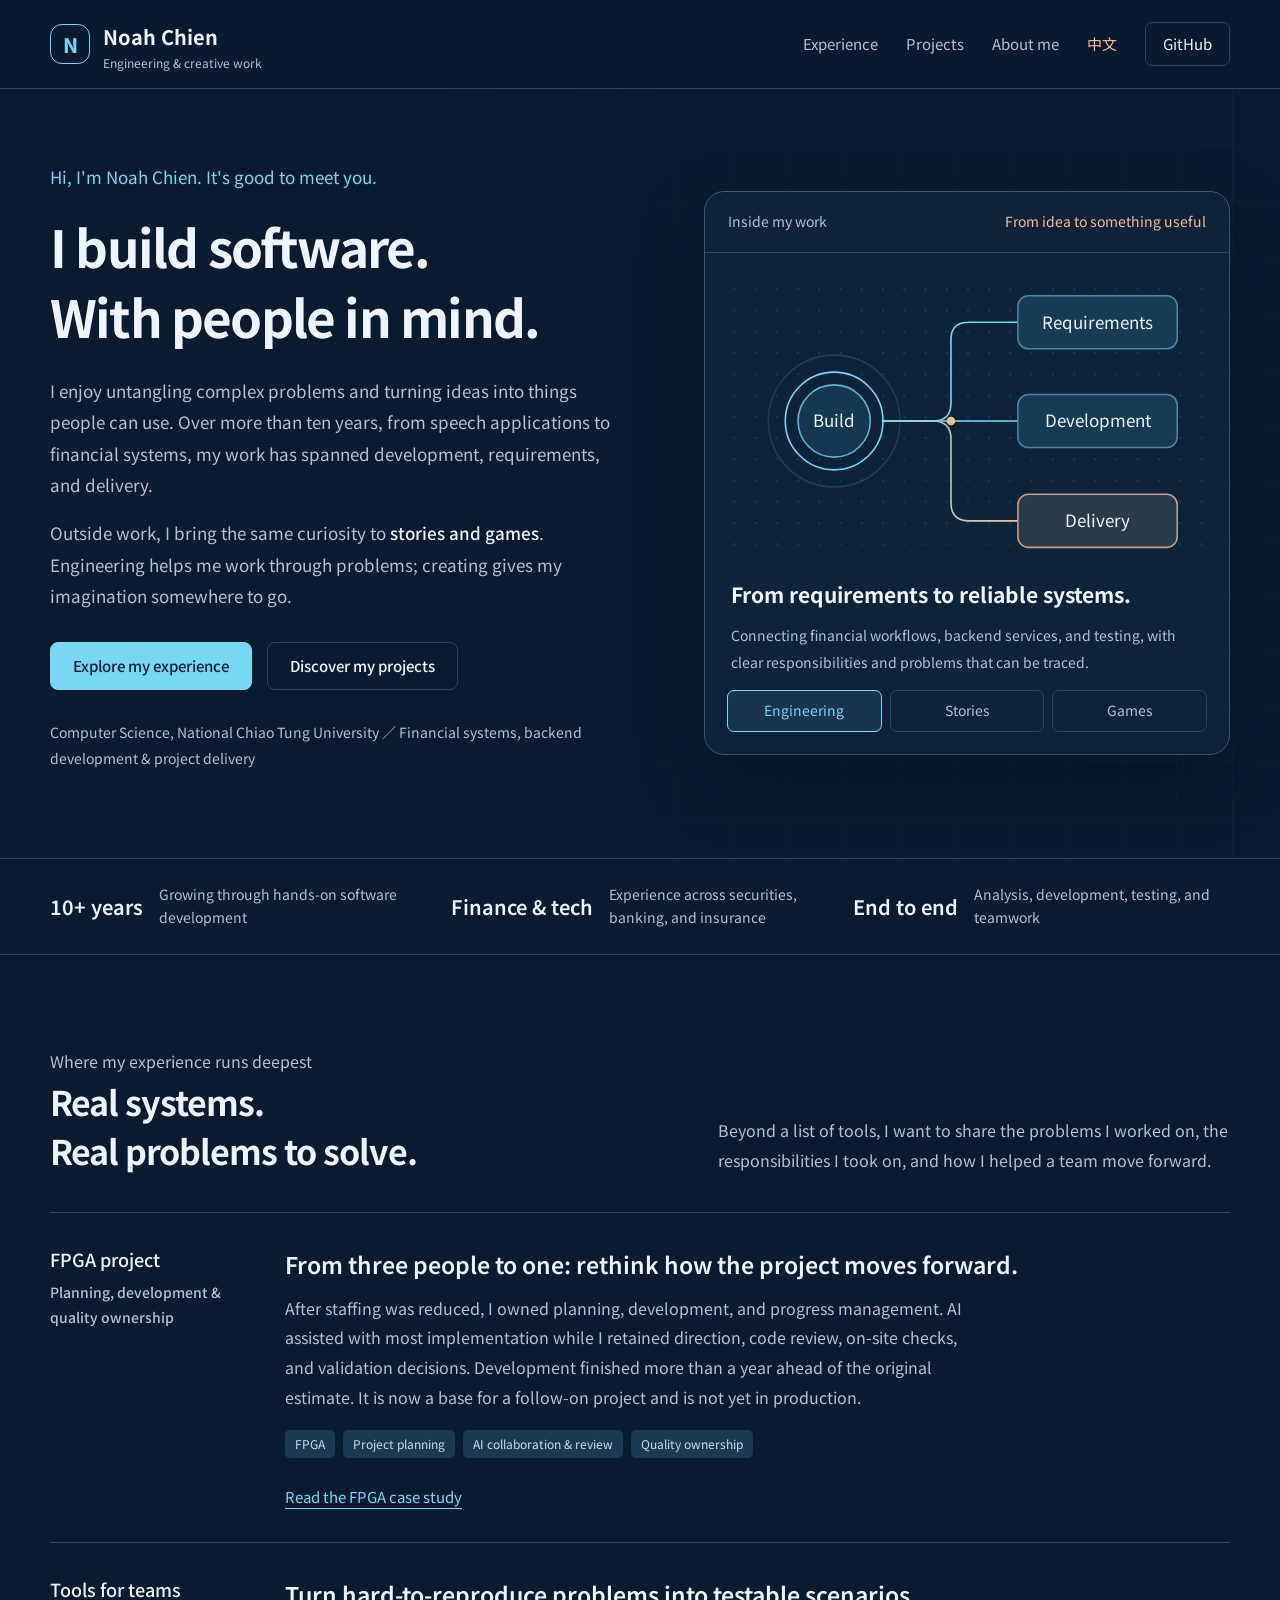
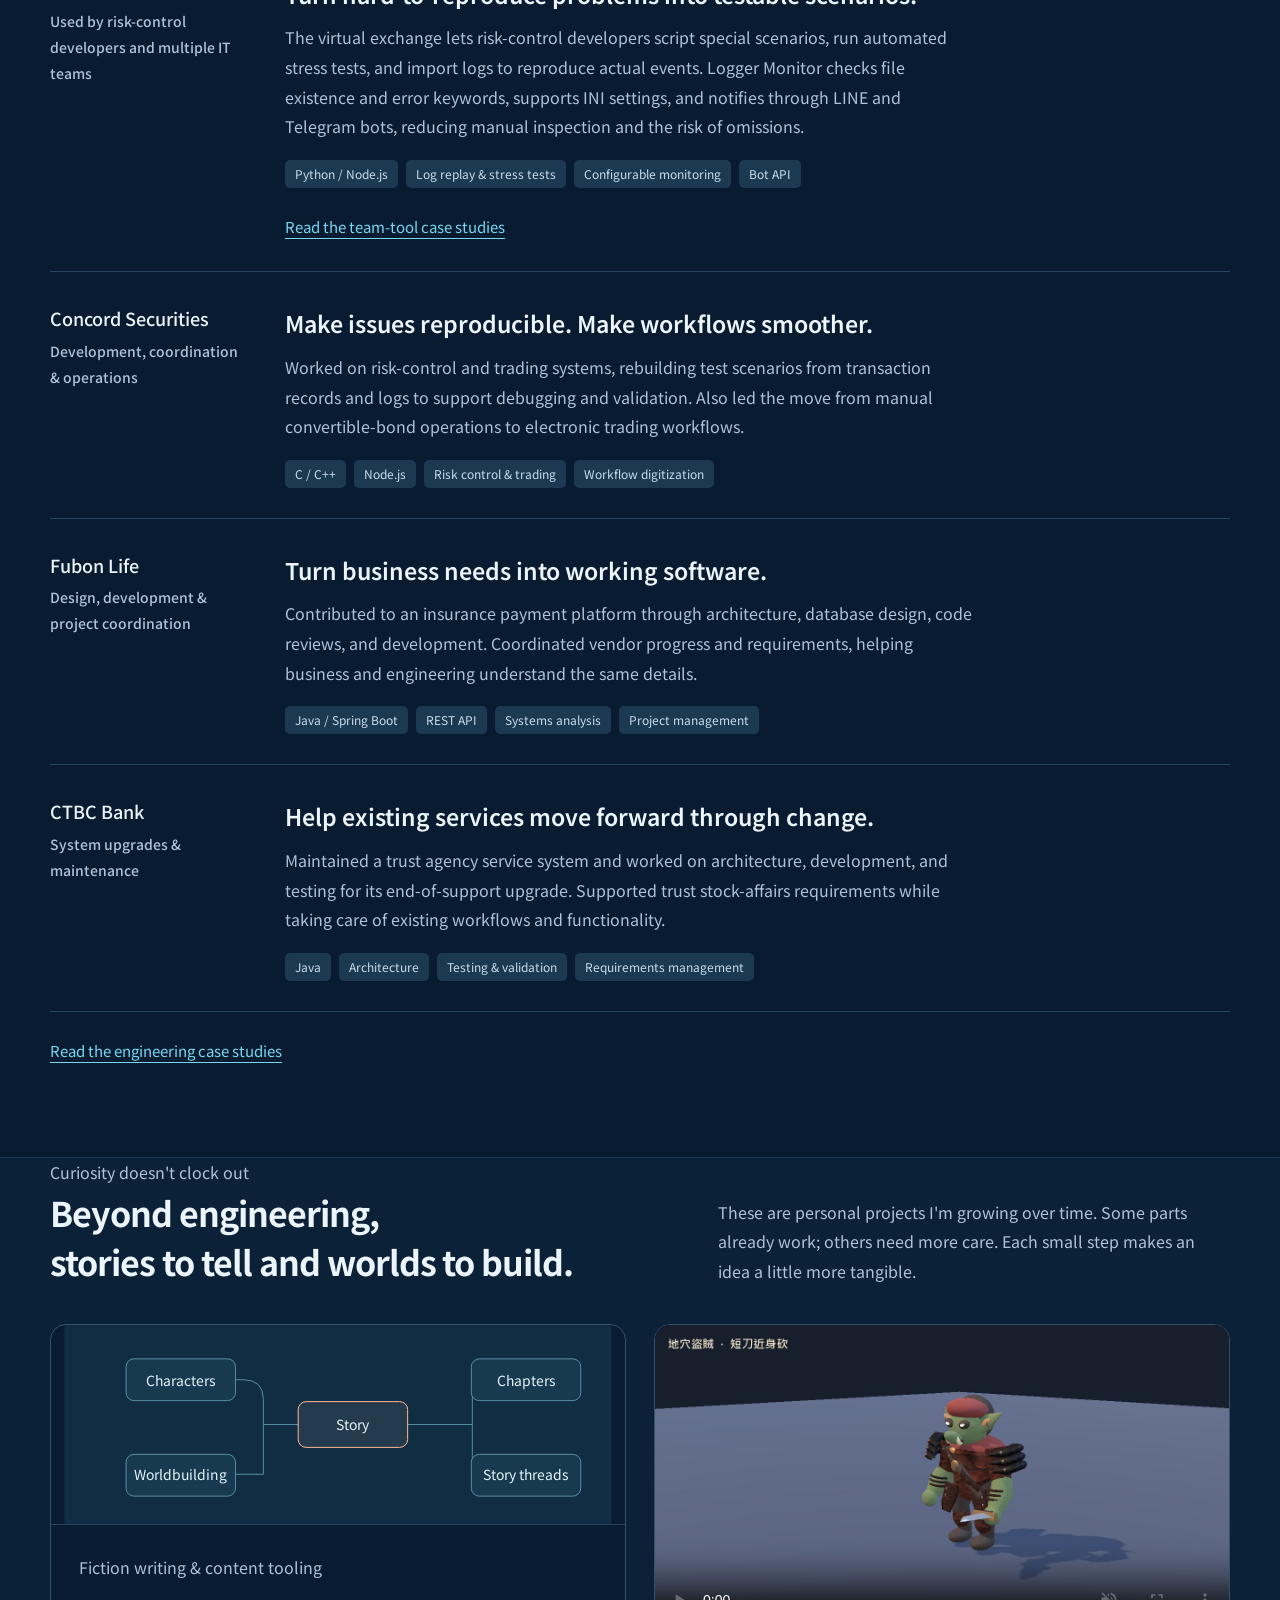
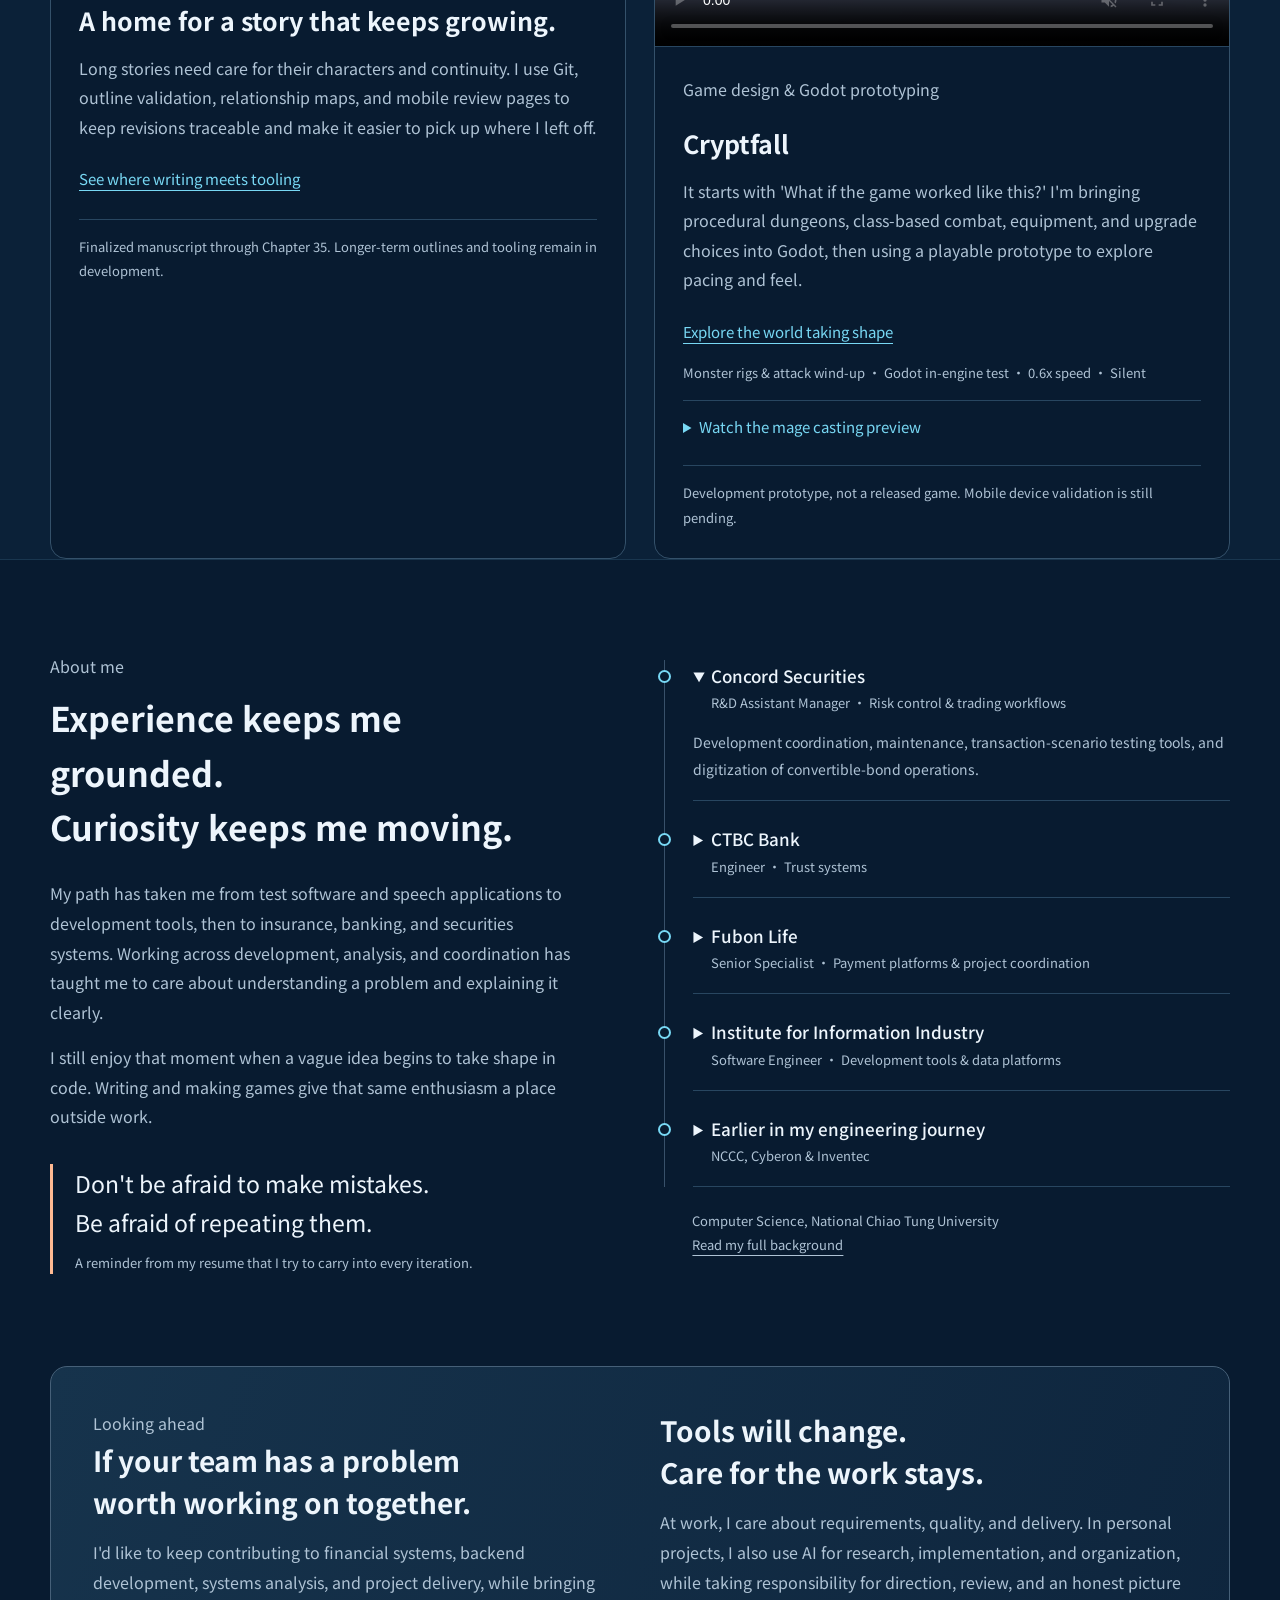
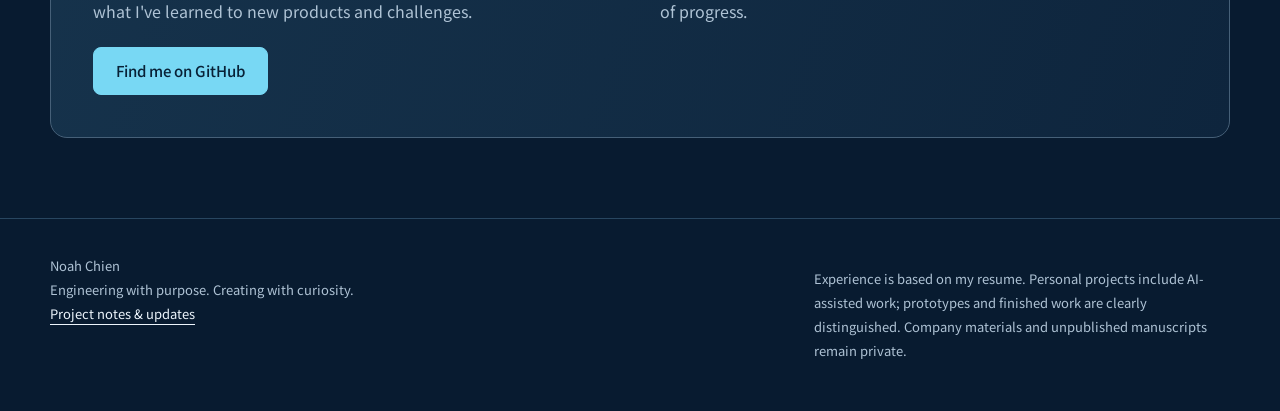
==== commit 1fa84ead: "Show Cryptfall engine videos with playback controls and attribution" ====
--- a/docs/en.html
+++ b/docs/en.html
@@ -25,7 +25,7 @@
 </div><a class="detail-link" href="https://github.com/noahchien/portfolio/blob/main/projects/work.en.md">Read the engineering case studies</a></section>
 <section id="projects" class="creative-section"><div class="content container"><div class="section-heading"><div><p class="section-label">Curiosity doesn't clock out</p><h2>Beyond engineering,<br>stories to tell and worlds to build.</h2></div><p>These are personal projects I'm growing over time. Some parts already work; others need more care. Each small step makes an idea a little more tangible.</p></div><div class="creative-grid">
 <article class="creative-card"><div class="project-visual"><svg viewbox="0 0 550 200" role="img" aria-label="How chapters, characters, and worldbuilding connect in a writing project"><rect width="550" height="200" fill="#112d43"/><g fill="none" stroke="#568fa7"><path d="M90 55H180Q200 55 200 75V100H265M200 100V150H90M310 100H410V55H465M410 100V150H465"/><rect x="62" y="34" width="110" height="42" rx="8" fill="#173a50"/><rect x="62" y="130" width="110" height="42" rx="8" fill="#173a50"/><rect x="235" y="77" width="110" height="46" rx="8" stroke="#ffba93" fill="#233b4c"/><rect x="409" y="34" width="110" height="42" rx="8" fill="#173a50"/><rect x="409" y="130" width="110" height="42" rx="8" fill="#173a50"/></g><g fill="#e5f4fa" text-anchor="middle" font-family="Noto Sans TC,sans-serif" font-size="14"><text x="117" y="61">Characters</text><text x="117" y="156">Worldbuilding</text><text x="290" y="106">Story</text><text x="464" y="61">Chapters</text><text x="464" y="156">Story threads</text></g></svg></div><div class="project-info"><p class="project-kind">Fiction writing &amp; content tooling</p><h3>A home for a story that keeps growing.</h3><p>Long stories need care for their characters and continuity. I use Git, outline validation, relationship maps, and mobile review pages to keep revisions traceable and make it easier to pick up where I left off.</p><a href="https://github.com/noahchien/portfolio/blob/main/projects/novel.en.md">See where writing meets tooling</a><small class="project-status">Finalized manuscript through Chapter 35. Longer-term outlines and tooling remain in development.</small></div></article>
-<article class="creative-card"><div class="project-visual"><svg viewbox="0 0 550 200" role="img" aria-label="A conceptual dungeon layout for Cryptfall, not an in-game screenshot"><rect width="550" height="200" fill="#102438"/><g fill="#183b50" stroke="#42647a" stroke-width="2"><path d="M65 82h70v25h55v-25h88v25h58v-25h120v74H336v-26h-58v26h-88v-26h-55v26H65Z"/><path d="M218 27h70v60h-70zM371 132h58v50h-58z"/></g><g fill="#ffba93"><path d="m256 102 11 18-11 18-11-18z"/><circle cx="100" cy="113" r="5"/><circle cx="390" cy="106" r="5"/></g><g fill="#78d8f4"><circle cx="251" cy="53" r="5"/><path d="m397 152 8 8-8 8-8-8z"/></g><text x="22" y="187" fill="#9cb4cb" font-family="Noto Sans TC,sans-serif" font-size="11">Gameplay concept · Not an in-game screenshot</text></svg></div><div class="project-info"><p class="project-kind">Game design &amp; Godot prototyping</p><h3>Cryptfall</h3><p>It starts with 'What if the game worked like this?' I'm bringing procedural dungeons, class-based combat, equipment, and upgrade choices into Godot, then using a playable prototype to explore pacing and feel.</p><a href="https://github.com/noahchien/portfolio/blob/main/projects/cryptfall.en.md">Explore the world taking shape</a><small class="project-status">Development prototype, not a released game. Mobile device validation is still pending.</small></div></article>
+<article class="creative-card"><div class="project-visual game-video"><video controls muted playsinline loop preload="metadata" poster="media/cryptfall-video-poster.jpg" aria-label="Cryptfall monster rigging and attack wind-up, in-engine test at 0.6x speed"><source src="media/cryptfall-monster-motion.mp4" type="video/mp4">Your browser does not support this video. Please download it to watch.</video></div><div class="project-info"><p class="project-kind">Game design &amp; Godot prototyping</p><h3>Cryptfall</h3><p>It starts with 'What if the game worked like this?' I'm bringing procedural dungeons, class-based combat, equipment, and upgrade choices into Godot, then using a playable prototype to explore pacing and feel.</p><a href="https://github.com/noahchien/portfolio/blob/main/projects/cryptfall.en.md">Explore the world taking shape</a><p class="video-note">Monster rigs &amp; attack wind-up · Godot in-engine test · 0.6x speed · Silent</p><details class="video-details"><summary>Watch the mage casting preview</summary><video controls muted playsinline preload="none" aria-label="Mage casting animation, dual-angle in-engine preview at half speed"><source src="media/cryptfall-mage-motion.mp4" type="video/mp4">Your browser does not support this video. Please download it to watch.</video><p class="video-note">Mage casting animation · In-engine preview at half speed · Silent</p><p class="video-credit">Mage model and textures generated with Meshy 6 Lite from original character concepts, licensed under CC BY 4.0. The game includes mesh, rigging, and skinning changes, with integrated weapons and animation.</p><a href="https://creativecommons.org/licenses/by/4.0/">CC BY 4.0 license</a></details><small class="project-status">Development prototype, not a released game. Mobile device validation is still pending.</small></div></article>
 </div></div></section>
 <section id="about" class="content container"><div class="about-grid"><div class="about-copy"><p class="section-label">About me</p><h2>Experience keeps me grounded.<br>Curiosity keeps me moving.</h2><p>My path has taken me from test software and speech applications to development tools, then to insurance, banking, and securities systems. Working across development, analysis, and coordination has taught me to care about understanding a problem and explaining it clearly.</p><p>I still enjoy that moment when a vague idea begins to take shape in code. Writing and making games give that same enthusiasm a place outside work.</p><blockquote class="quote">Don't be afraid to make mistakes.<br>Be afraid of repeating them.<small>A reminder from my resume that I try to carry into every iteration.</small></blockquote></div><div><div class="career" aria-label="Career experience; expand an entry to read more"><details open><summary>Concord Securities<small>R&amp;D Assistant Manager · Risk control &amp; trading workflows</small></summary><p>Development coordination, maintenance, transaction-scenario testing tools, and digitization of convertible-bond operations.</p></details><details><summary>CTBC Bank<small>Engineer · Trust systems</small></summary><p>Trust agency system maintenance, upgrade planning, development, testing, and stock-affairs requirements.</p></details><details><summary>Fubon Life<small>Senior Specialist · Payment platforms &amp; project coordination</small></summary><p>Java/Spring development, system and database design, code reviews, vendor coordination, and requirements discussions.</p></details><details><summary>Institute for Information Industry<small>Software Engineer · Development tools &amp; data platforms</small></summary><p>Java/Spring, frontend development, Python data-observation services, search applications, Redmine, and DevOps collaboration.</p></details><details><summary>Earlier in my engineering journey<small>NCCC, Cyberon &amp; Inventec</small></summary><p>Systems analysis and vendor coordination, speech recognition and synthesis, mobile and Windows software, production-line testing, and operator training.</p></details></div><p class="career-note">Computer Science, National Chiao Tung University<br><a href="https://github.com/noahchien/portfolio/blob/main/about.en.md">Read my full background</a></p></div></div></section>
 <section class="container"><div class="collaboration"><div><p class="section-label">Looking ahead</p><h2>If your team has a problem<br>worth working on together.</h2><p>I'd like to keep contributing to financial systems, backend development, systems analysis, and project delivery, while bringing what I've learned to new products and challenges.</p><a class="button primary" href="https://github.com/noahchien">Find me on GitHub</a></div><div><h2>Tools will change.<br>Care for the work stays.</h2><p>At work, I care about requirements, quality, and delivery. In personal projects, I also use AI for research, implementation, and organization, while taking responsibility for direction, review, and an honest picture of progress.</p></div></div></section>
--- a/docs/mobile.css
+++ b/docs/mobile.css
@@ -1,2 +1,3 @@
 @media(max-width:480px){.brand-mark{display:none}.brand strong{font-size:15px}.nav{gap:12px}.header-inner{gap:10px}.nav .github-link{padding:3px 8px}.hero h1{letter-spacing:-.05em}}
 .nav .language-link{color:var(--warm);white-space:nowrap}html[lang=en] .hero h1{font-size:clamp(34px,4vw,54px);letter-spacing:-.035em;line-height:1.35}html[lang=en] .hero-meta .meta-inner strong{font-size:20px}html[lang=en] .system-caption h2{font-size:21px}html[lang=en] .brand small{letter-spacing:0}@media(max-width:640px){.header-inner{flex-wrap:wrap;padding-top:12px;padding-bottom:12px;gap:10px}.nav{width:100%;justify-content:space-between;gap:10px}.brand-mark{display:grid}.brand strong{font-size:17px}.nav .desktop-link{display:none}html{scroll-padding-top:140px}html[lang=en] .hero h1{font-size:clamp(34px,8.5vw,45px)}html[lang=en] .meta-inner strong{width:115px}}
+.project-visual.game-video{height:auto;aspect-ratio:16/9;background:#050e18}.game-video video,.video-details video{display:block;width:100%;height:100%;object-fit:contain}.video-details video{margin:15px 0;height:auto;aspect-ratio:16/9}.project-info .video-note,.project-info .video-credit{font-size:13px;line-height:1.8;color:var(--muted);margin:15px 0}.video-details{border-top:1px solid var(--line);padding-top:12px;margin-top:15px}.video-details summary{cursor:pointer;color:var(--blue);font-size:15px}
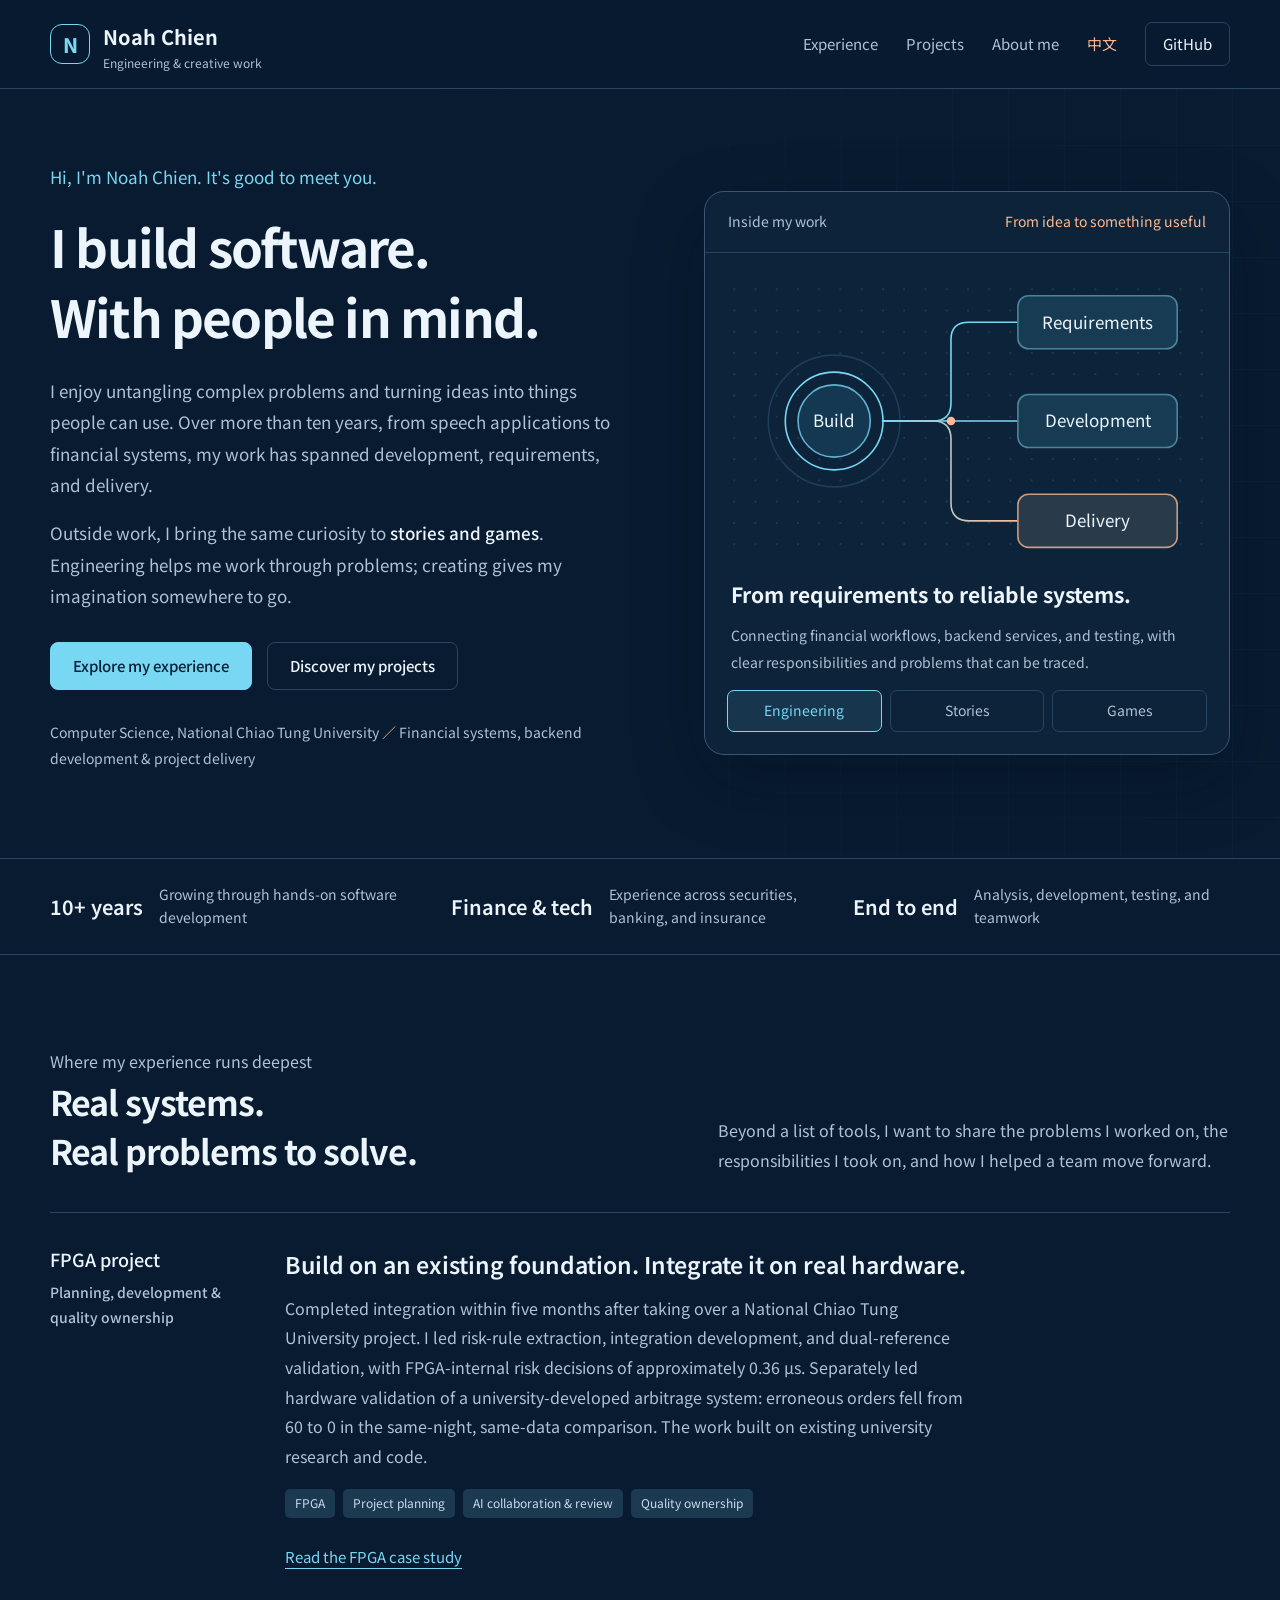
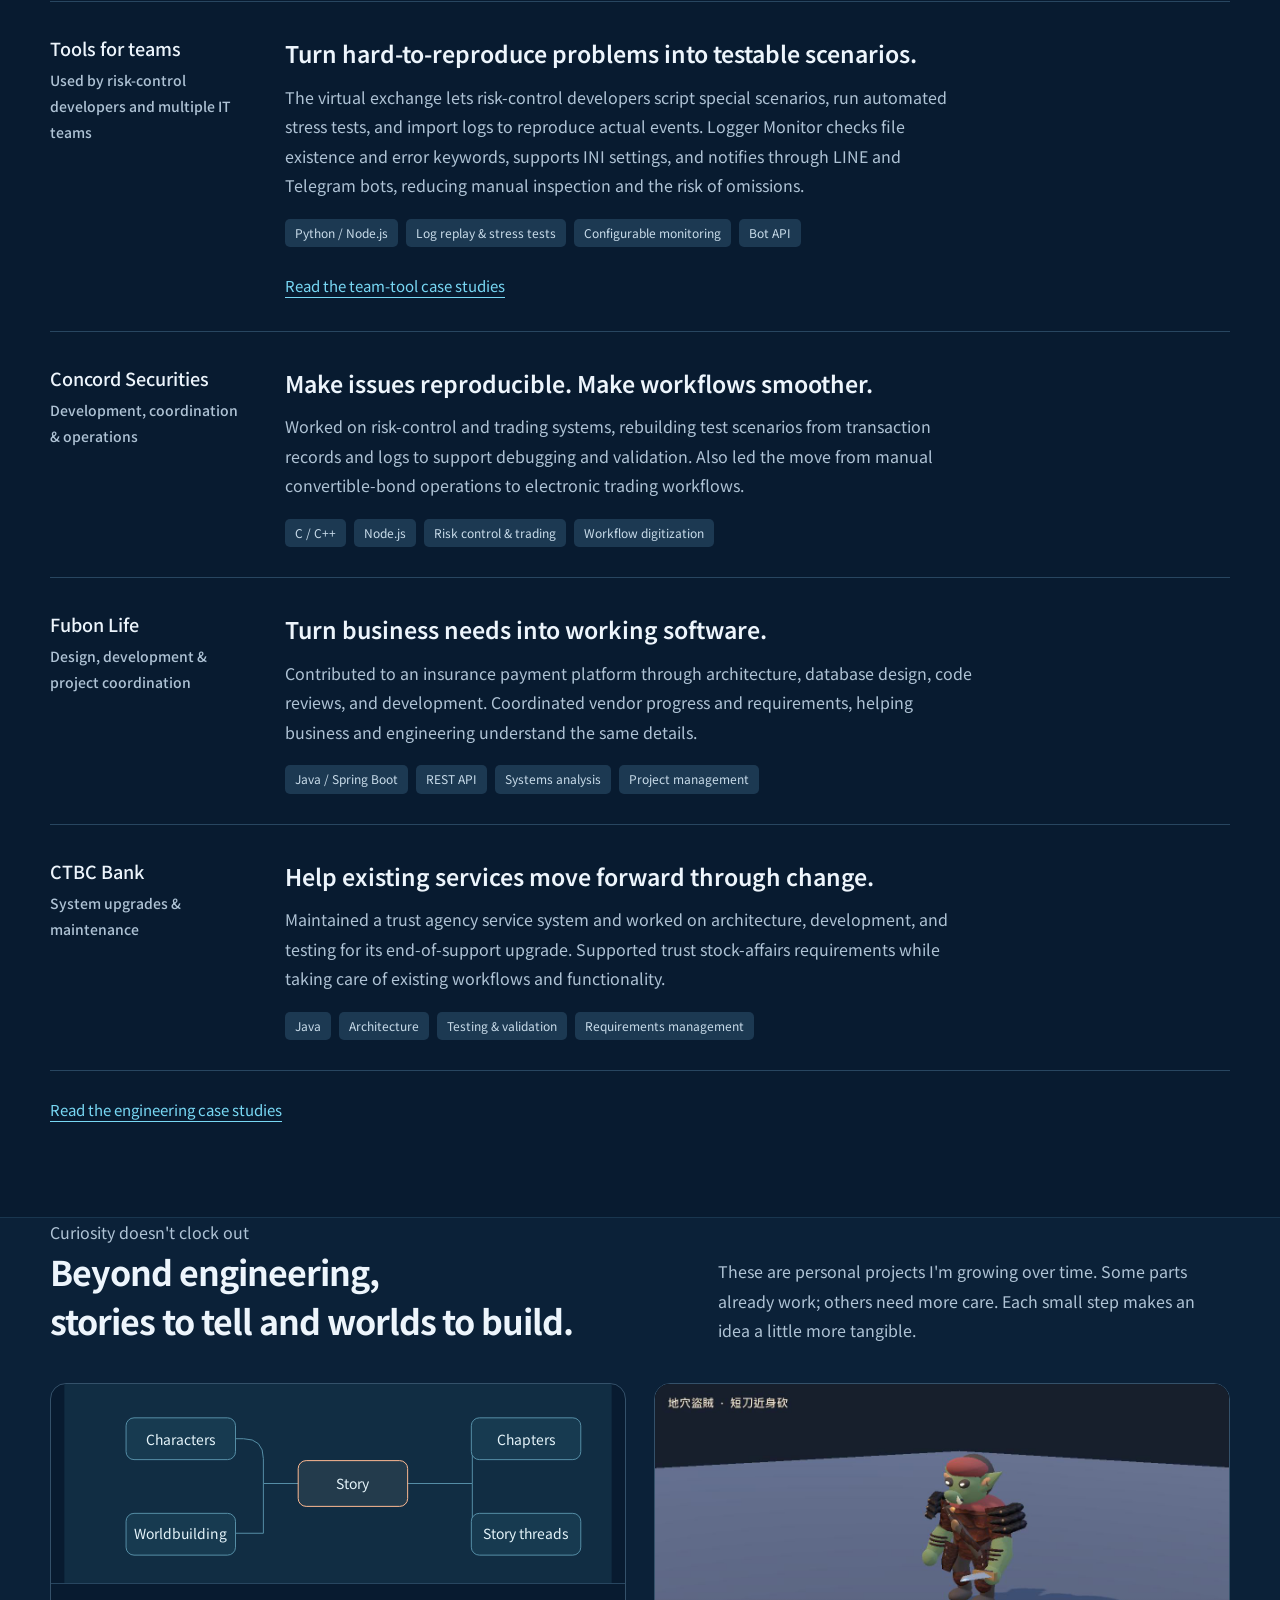
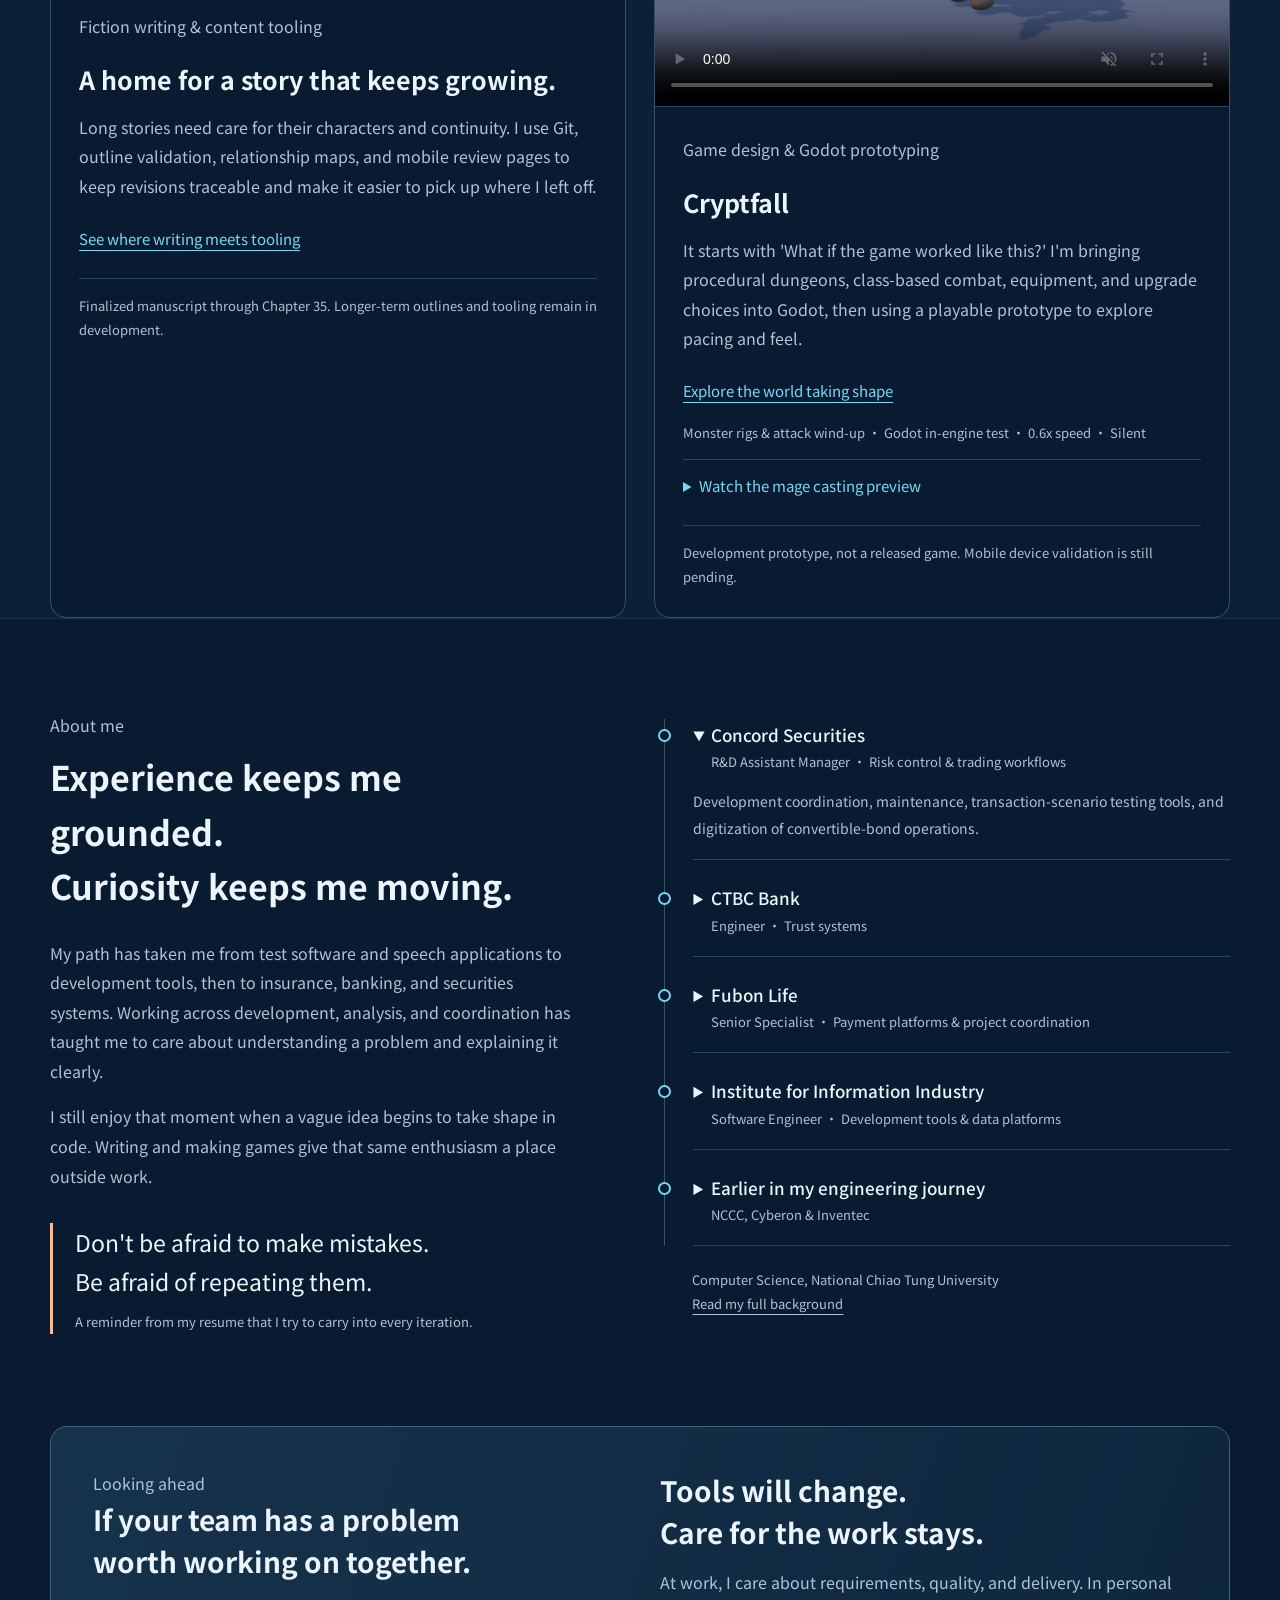
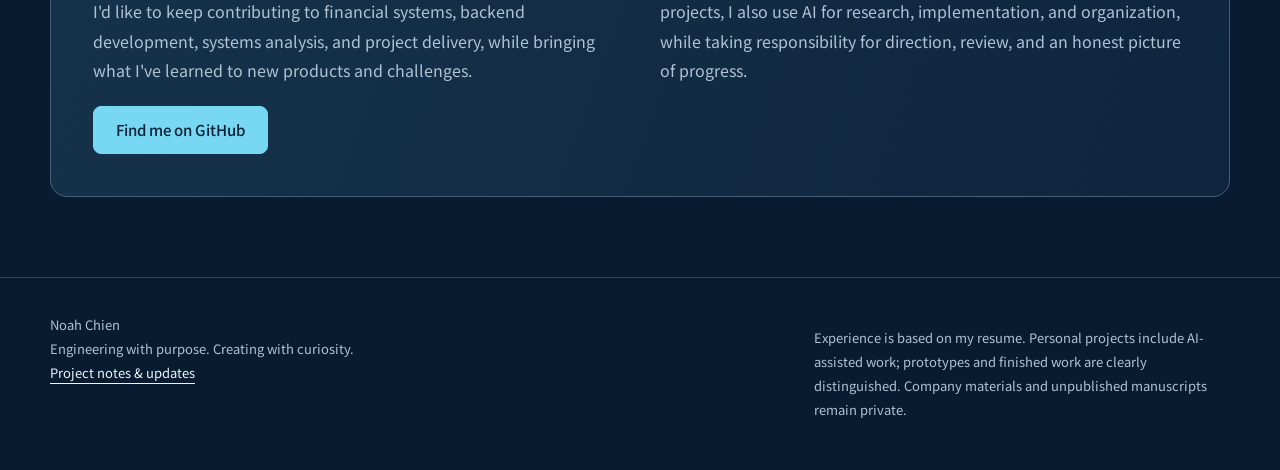
==== commit 115514d1: "Expand FPGA evidence and credit university foundation with corrected integration timeline" ====
--- a/docs/en.html
+++ b/docs/en.html
@@ -16,7 +16,7 @@
 <div class="system-view"><div class="system-top"><span>Inside my work</span><span>From idea to something useful</span></div><svg class="system-diagram" viewbox="0 0 480 290" aria-label="How requirements, development, and delivery connect" role="img"><defs><pattern id="dots" width="20" height="20" patternunits="userSpaceOnUse"><circle cx="1" cy="1" r="1" fill="#78d8f4" opacity=".15"/></pattern><lineargradient id="line" x2="1"><stop stop-color="#78d8f4"/><stop offset="1" stop-color="#ffba93"/></lineargradient></defs><rect x="15" y="10" width="450" height="260" fill="url(#dots)"/><g fill="none" stroke-width="1.5"><path d="M160 145H208Q225 145 225 128V68Q225 52 242 52H288" stroke="#78d8f4"/><path d="M160 145H288" stroke="#78d8f4"/><path d="M160 145H208Q225 145 225 162V222Q225 239 242 239H288" stroke="url(#line)"/><circle cx="115" cy="145" r="62" stroke="#78d8f4" opacity=".15"/><circle cx="115" cy="145" r="46" stroke="#78d8f4"/><circle cx="115" cy="145" r="34" fill="#163c58" stroke="#78d8f4" opacity=".8"/><rect x="288" y="27" width="150" height="50" rx="10" fill="#183b54" stroke="#49859c"/><rect x="288" y="120" width="150" height="50" rx="10" fill="#183b54" stroke="#49859c"/><rect x="288" y="214" width="150" height="50" rx="10" fill="#293b4b" stroke="#ca9b7e"/></g><g font-family="Noto Sans TC,Microsoft JhengHei,sans-serif" fill="#edf5fc" text-anchor="middle" font-size="16"><text id="diagram-center" x="115" y="151">Build</text><text id="node-0" x="363" y="58">Requirements</text><text id="node-1" x="363" y="151">Development</text><text id="node-2" x="363" y="245">Delivery</text></g><circle cx="225" cy="145" r="4" fill="#ffba93"/></svg><div class="system-caption" aria-live="polite"><h2 id="view-title">From requirements to reliable systems.</h2><p id="view-description">Connecting financial workflows, backend services, and testing, with clear responsibilities and problems that can be traced.</p></div><div class="view-tabs" role="group" aria-label="Choose an area of work"><button data-view="engineering" aria-pressed="true">Engineering</button><button data-view="stories" aria-pressed="false">Stories</button><button data-view="games" aria-pressed="false">Games</button></div></div></div></section>
 <div class="hero-meta"><div class="container meta-inner"><div><strong>10+ years</strong><span>Growing through hands-on software development</span></div><div><strong>Finance &amp; tech</strong><span>Experience across securities, banking, and insurance</span></div><div><strong>End to end</strong><span>Analysis, development, testing, and teamwork</span></div></div></div>
 <section id="work" class="content container"><div class="section-heading"><div><p class="section-label">Where my experience runs deepest</p><h2>Real systems.<br>Real problems to solve.</h2></div><p>Beyond a list of tools, I want to share the problems I worked on, the responsibilities I took on, and how I helped a team move forward.</p></div><div class="work-list">
-<article class="work-item"><div class="work-company">FPGA project<small>Planning, development &amp; quality ownership</small></div><div><h3>From three people to one: rethink how the project moves forward.</h3><p>After staffing was reduced, I owned planning, development, and progress management. AI assisted with most implementation while I retained direction, code review, on-site checks, and validation decisions. Development finished more than a year ahead of the original estimate. It is now a base for a follow-on project and is not yet in production.</p><div class="tags"><span>FPGA</span><span>Project planning</span><span>AI collaboration &amp; review</span><span>Quality ownership</span></div><a class="detail-link" href="https://github.com/noahchien/portfolio/blob/main/projects/fpga.en.md">Read the FPGA case study</a></div></article>
+<article class="work-item"><div class="work-company">FPGA project<small>Planning, development &amp; quality ownership</small></div><div><h3>Build on an existing foundation. Integrate it on real hardware.</h3><p>Completed integration within five months after taking over a National Chiao Tung University project. I led risk-rule extraction, integration development, and dual-reference validation, with FPGA-internal risk decisions of approximately 0.36 µs. Separately led hardware validation of a university-developed arbitrage system: erroneous orders fell from 60 to 0 in the same-night, same-data comparison. The work built on existing university research and code.</p><div class="tags"><span>FPGA</span><span>Project planning</span><span>AI collaboration &amp; review</span><span>Quality ownership</span></div><a class="detail-link" href="https://github.com/noahchien/portfolio/blob/main/projects/fpga.en.md">Read the FPGA case study</a></div></article>
 <article class="work-item"><div class="work-company">Tools for teams<small>Used by risk-control developers and multiple IT teams</small></div><div><h3>Turn hard-to-reproduce problems into testable scenarios.</h3><p>The virtual exchange lets risk-control developers script special scenarios, run automated stress tests, and import logs to reproduce actual events. Logger Monitor checks file existence and error keywords, supports INI settings, and notifies through LINE and Telegram bots, reducing manual inspection and the risk of omissions.</p><div class="tags"><span>Python / Node.js</span><span>Log replay &amp; stress tests</span><span>Configurable monitoring</span><span>Bot API</span></div><a class="detail-link" href="https://github.com/noahchien/portfolio/blob/main/projects/testing-tools.en.md">Read the team-tool case studies</a></div></article>
 
 <article class="work-item"><div class="work-company">Concord Securities<small>Development, coordination &amp; operations</small></div><div><h3>Make issues reproducible. Make workflows smoother.</h3><p>Worked on risk-control and trading systems, rebuilding test scenarios from transaction records and logs to support debugging and validation. Also led the move from manual convertible-bond operations to electronic trading workflows.</p><div class="tags" aria-label="Relevant skills"><span>C / C++</span><span>Node.js</span><span>Risk control &amp; trading</span><span>Workflow digitization</span></div></div></article>
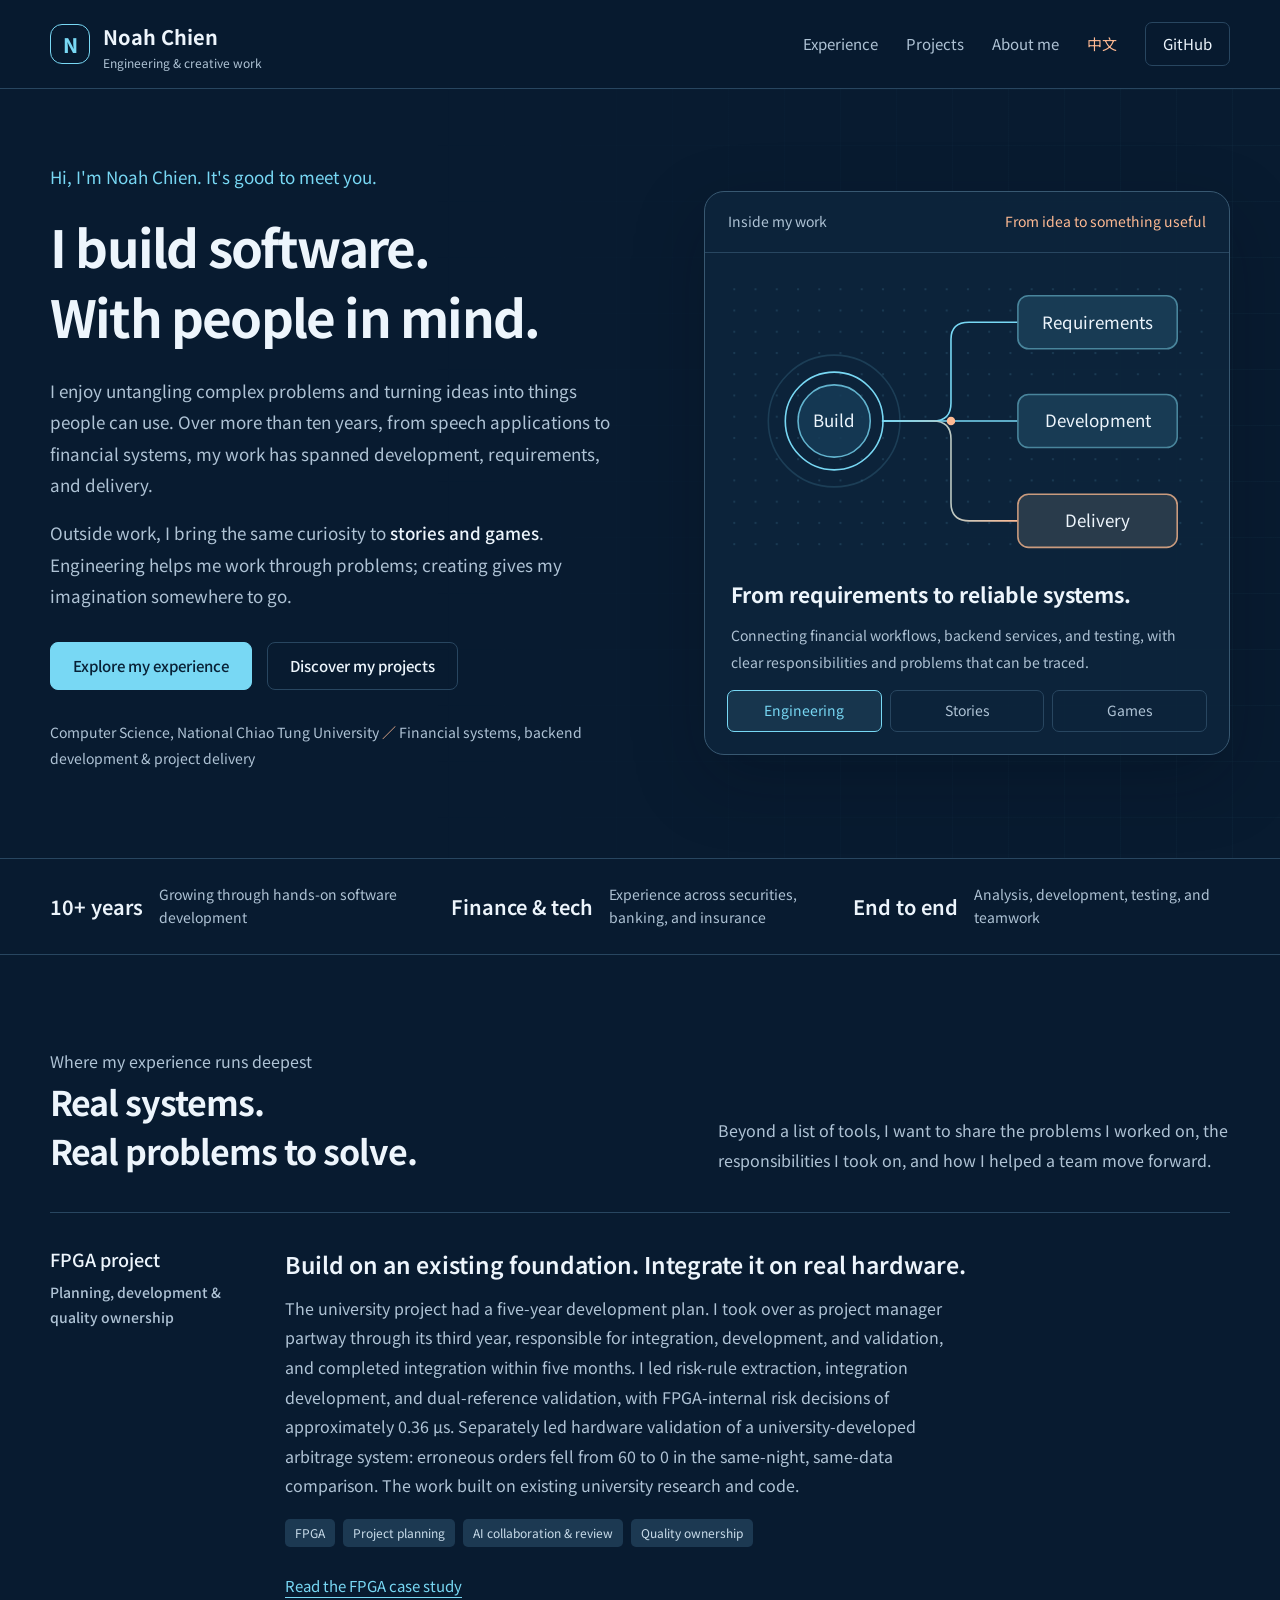
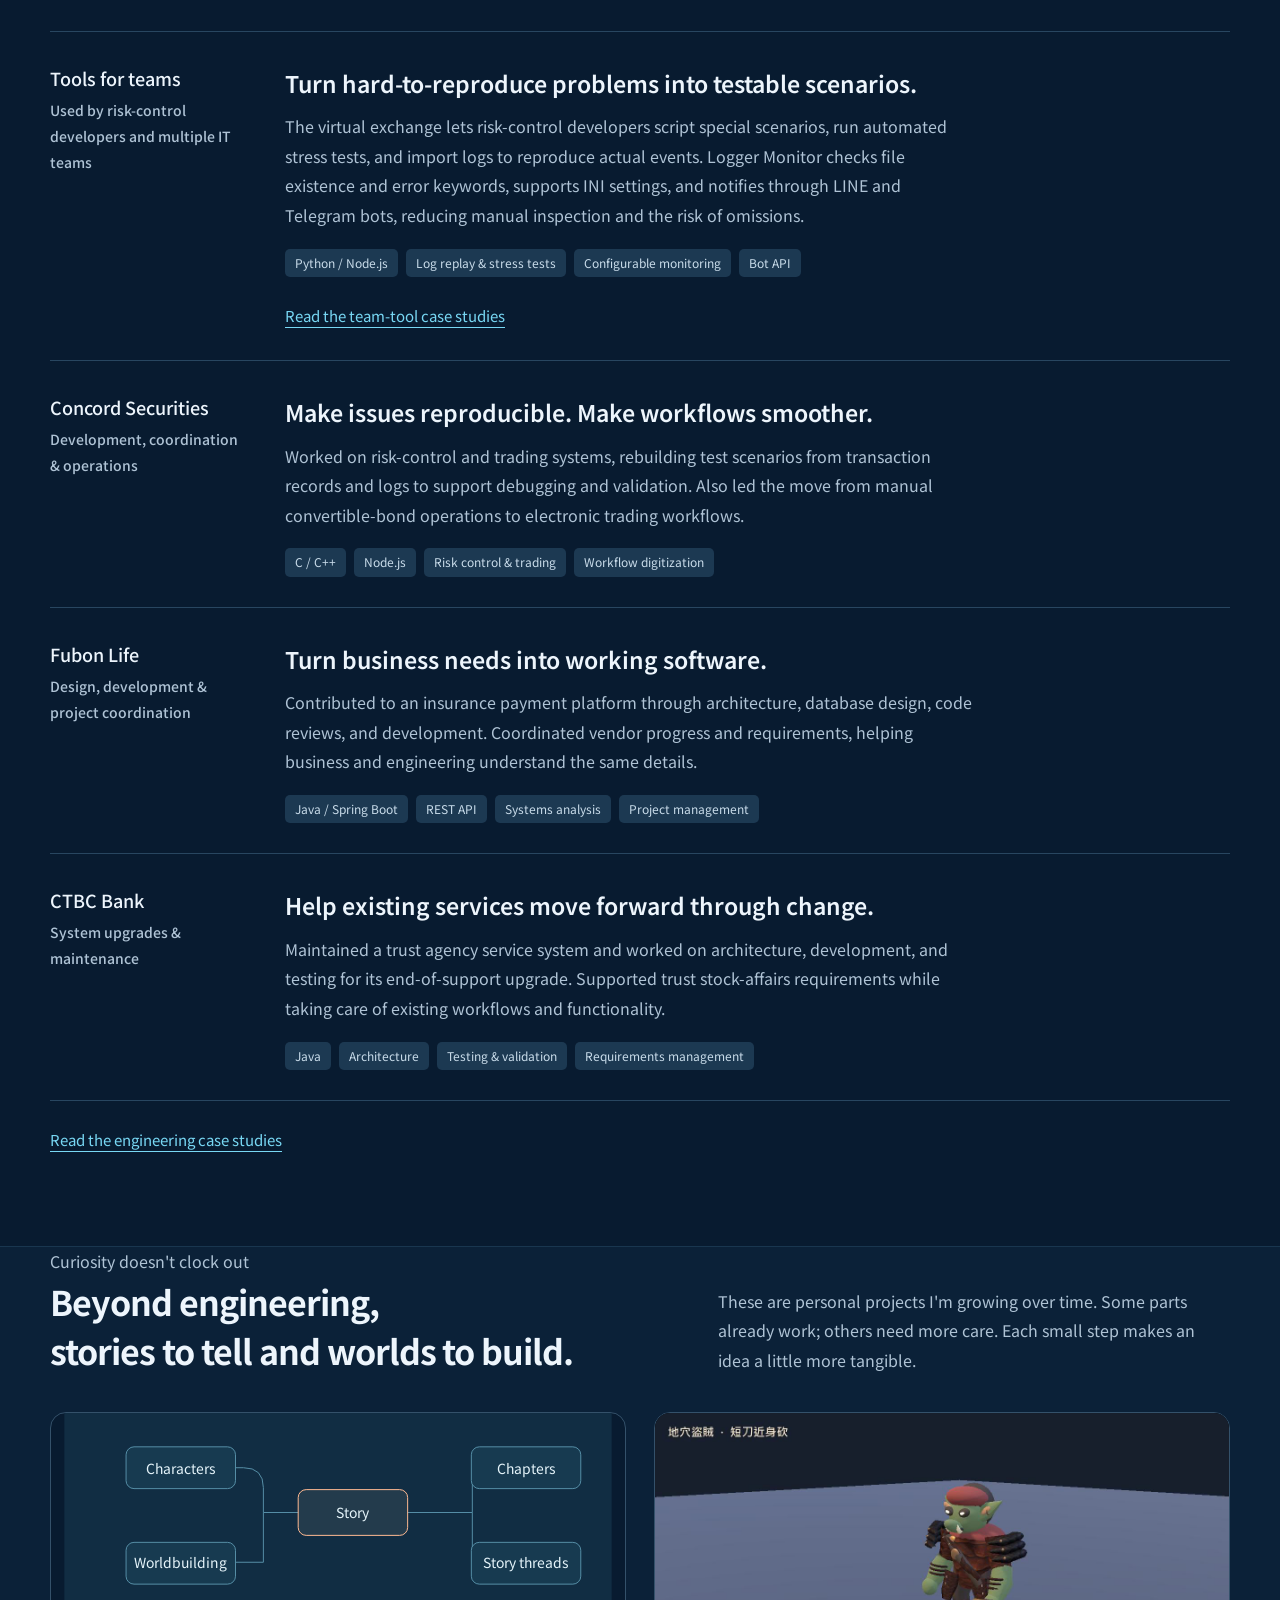
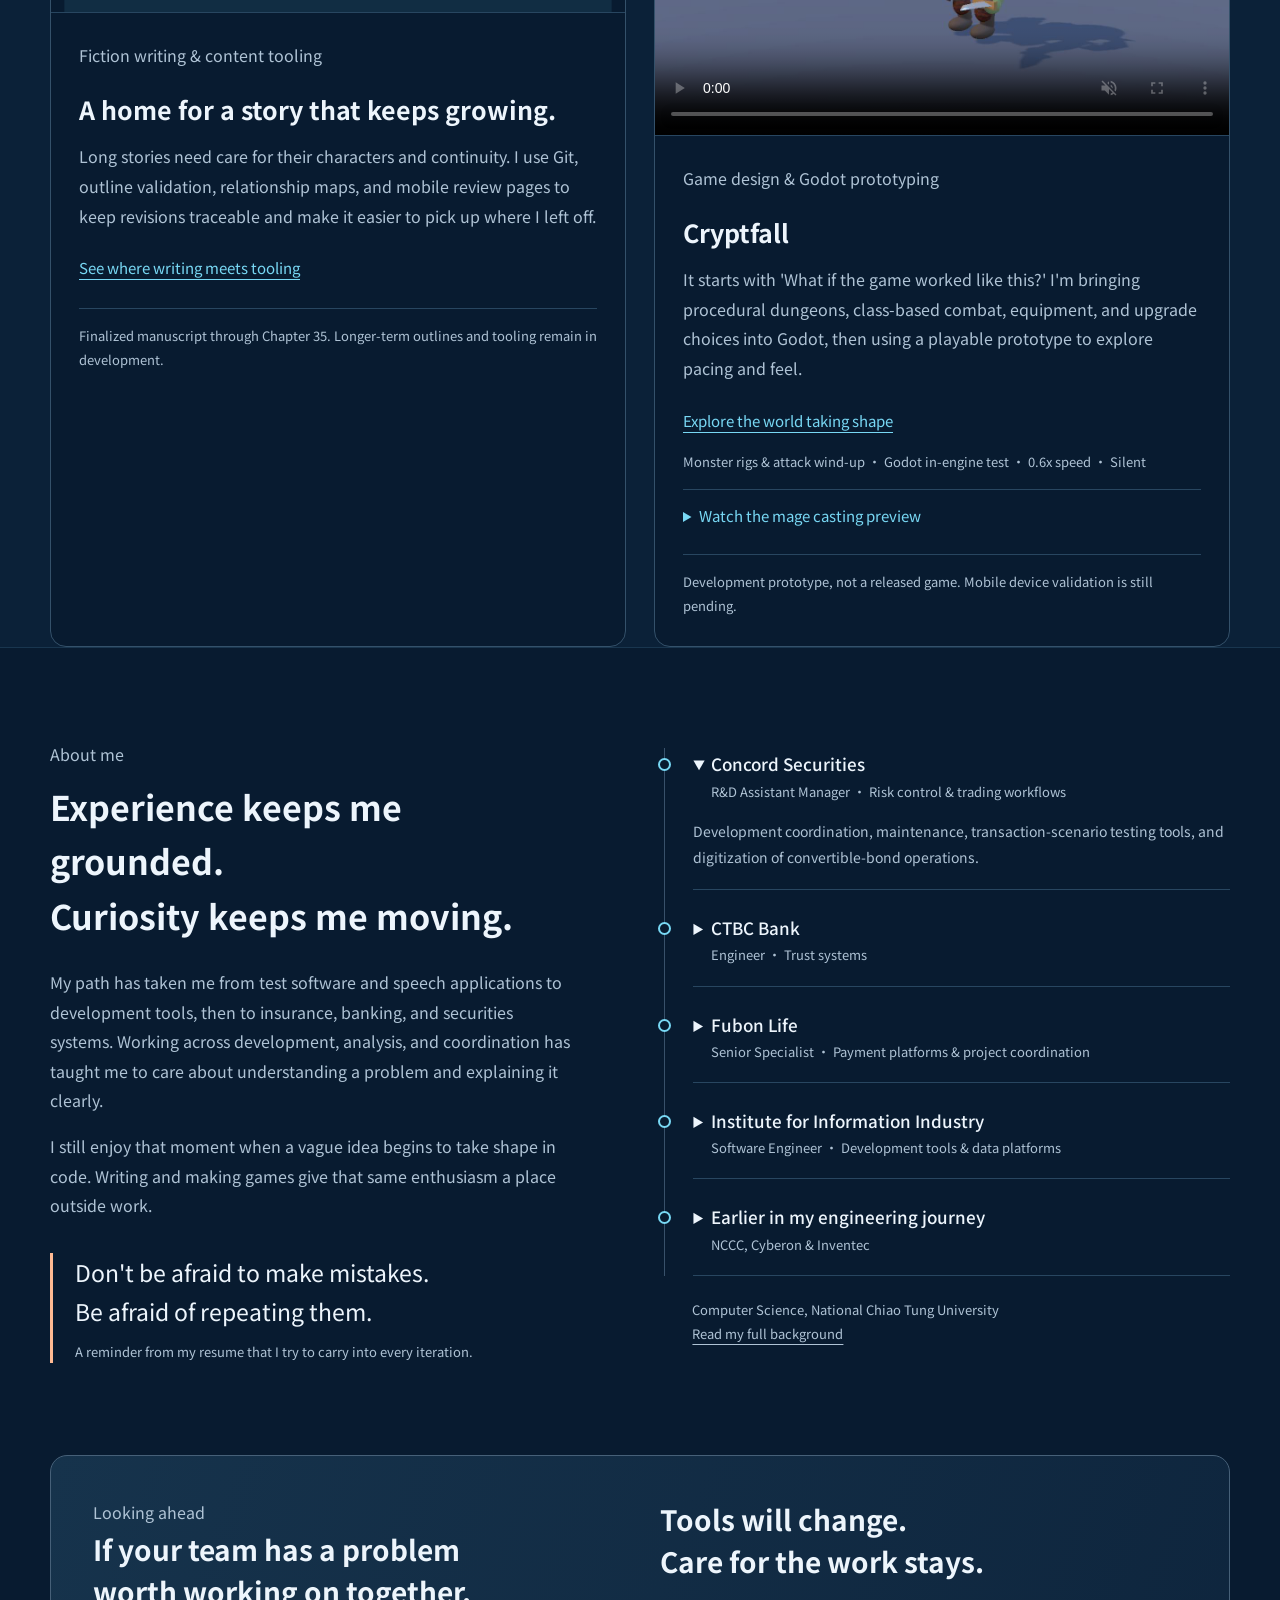
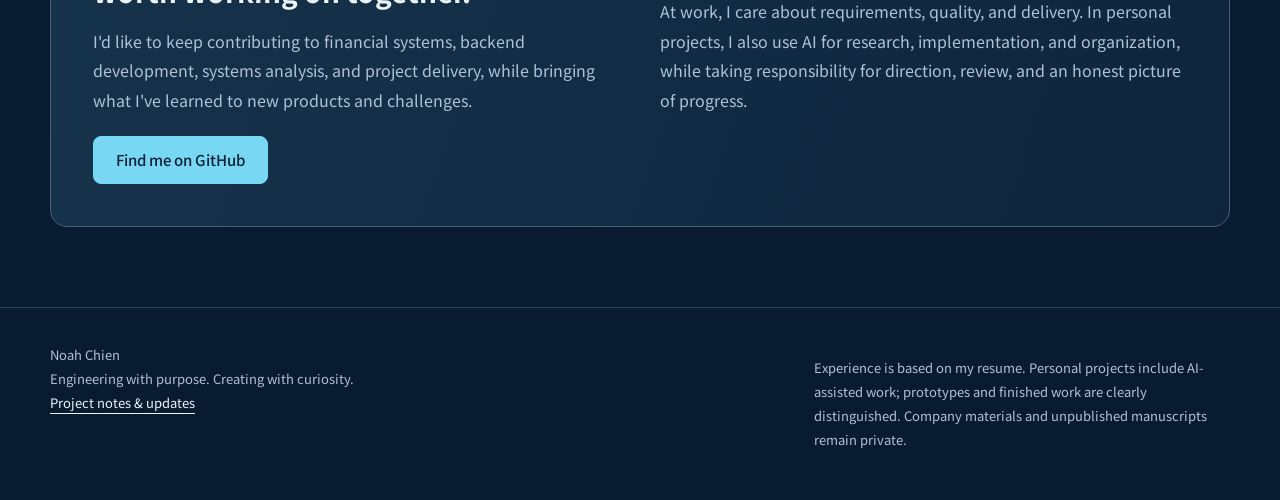
==== commit 73e6da7f: "Clarify third year PM handover of five year university project" ====
--- a/docs/en.html
+++ b/docs/en.html
@@ -16,7 +16,7 @@
 <div class="system-view"><div class="system-top"><span>Inside my work</span><span>From idea to something useful</span></div><svg class="system-diagram" viewbox="0 0 480 290" aria-label="How requirements, development, and delivery connect" role="img"><defs><pattern id="dots" width="20" height="20" patternunits="userSpaceOnUse"><circle cx="1" cy="1" r="1" fill="#78d8f4" opacity=".15"/></pattern><lineargradient id="line" x2="1"><stop stop-color="#78d8f4"/><stop offset="1" stop-color="#ffba93"/></lineargradient></defs><rect x="15" y="10" width="450" height="260" fill="url(#dots)"/><g fill="none" stroke-width="1.5"><path d="M160 145H208Q225 145 225 128V68Q225 52 242 52H288" stroke="#78d8f4"/><path d="M160 145H288" stroke="#78d8f4"/><path d="M160 145H208Q225 145 225 162V222Q225 239 242 239H288" stroke="url(#line)"/><circle cx="115" cy="145" r="62" stroke="#78d8f4" opacity=".15"/><circle cx="115" cy="145" r="46" stroke="#78d8f4"/><circle cx="115" cy="145" r="34" fill="#163c58" stroke="#78d8f4" opacity=".8"/><rect x="288" y="27" width="150" height="50" rx="10" fill="#183b54" stroke="#49859c"/><rect x="288" y="120" width="150" height="50" rx="10" fill="#183b54" stroke="#49859c"/><rect x="288" y="214" width="150" height="50" rx="10" fill="#293b4b" stroke="#ca9b7e"/></g><g font-family="Noto Sans TC,Microsoft JhengHei,sans-serif" fill="#edf5fc" text-anchor="middle" font-size="16"><text id="diagram-center" x="115" y="151">Build</text><text id="node-0" x="363" y="58">Requirements</text><text id="node-1" x="363" y="151">Development</text><text id="node-2" x="363" y="245">Delivery</text></g><circle cx="225" cy="145" r="4" fill="#ffba93"/></svg><div class="system-caption" aria-live="polite"><h2 id="view-title">From requirements to reliable systems.</h2><p id="view-description">Connecting financial workflows, backend services, and testing, with clear responsibilities and problems that can be traced.</p></div><div class="view-tabs" role="group" aria-label="Choose an area of work"><button data-view="engineering" aria-pressed="true">Engineering</button><button data-view="stories" aria-pressed="false">Stories</button><button data-view="games" aria-pressed="false">Games</button></div></div></div></section>
 <div class="hero-meta"><div class="container meta-inner"><div><strong>10+ years</strong><span>Growing through hands-on software development</span></div><div><strong>Finance &amp; tech</strong><span>Experience across securities, banking, and insurance</span></div><div><strong>End to end</strong><span>Analysis, development, testing, and teamwork</span></div></div></div>
 <section id="work" class="content container"><div class="section-heading"><div><p class="section-label">Where my experience runs deepest</p><h2>Real systems.<br>Real problems to solve.</h2></div><p>Beyond a list of tools, I want to share the problems I worked on, the responsibilities I took on, and how I helped a team move forward.</p></div><div class="work-list">
-<article class="work-item"><div class="work-company">FPGA project<small>Planning, development &amp; quality ownership</small></div><div><h3>Build on an existing foundation. Integrate it on real hardware.</h3><p>Completed integration within five months after taking over a National Chiao Tung University project. I led risk-rule extraction, integration development, and dual-reference validation, with FPGA-internal risk decisions of approximately 0.36 µs. Separately led hardware validation of a university-developed arbitrage system: erroneous orders fell from 60 to 0 in the same-night, same-data comparison. The work built on existing university research and code.</p><div class="tags"><span>FPGA</span><span>Project planning</span><span>AI collaboration &amp; review</span><span>Quality ownership</span></div><a class="detail-link" href="https://github.com/noahchien/portfolio/blob/main/projects/fpga.en.md">Read the FPGA case study</a></div></article>
+<article class="work-item"><div class="work-company">FPGA project<small>Planning, development &amp; quality ownership</small></div><div><h3>Build on an existing foundation. Integrate it on real hardware.</h3><p>The university project had a five-year development plan. I took over as project manager partway through its third year, responsible for integration, development, and validation, and completed integration within five months. I led risk-rule extraction, integration development, and dual-reference validation, with FPGA-internal risk decisions of approximately 0.36 µs. Separately led hardware validation of a university-developed arbitrage system: erroneous orders fell from 60 to 0 in the same-night, same-data comparison. The work built on existing university research and code.</p><div class="tags"><span>FPGA</span><span>Project planning</span><span>AI collaboration &amp; review</span><span>Quality ownership</span></div><a class="detail-link" href="https://github.com/noahchien/portfolio/blob/main/projects/fpga.en.md">Read the FPGA case study</a></div></article>
 <article class="work-item"><div class="work-company">Tools for teams<small>Used by risk-control developers and multiple IT teams</small></div><div><h3>Turn hard-to-reproduce problems into testable scenarios.</h3><p>The virtual exchange lets risk-control developers script special scenarios, run automated stress tests, and import logs to reproduce actual events. Logger Monitor checks file existence and error keywords, supports INI settings, and notifies through LINE and Telegram bots, reducing manual inspection and the risk of omissions.</p><div class="tags"><span>Python / Node.js</span><span>Log replay &amp; stress tests</span><span>Configurable monitoring</span><span>Bot API</span></div><a class="detail-link" href="https://github.com/noahchien/portfolio/blob/main/projects/testing-tools.en.md">Read the team-tool case studies</a></div></article>
 
 <article class="work-item"><div class="work-company">Concord Securities<small>Development, coordination &amp; operations</small></div><div><h3>Make issues reproducible. Make workflows smoother.</h3><p>Worked on risk-control and trading systems, rebuilding test scenarios from transaction records and logs to support debugging and validation. Also led the move from manual convertible-bond operations to electronic trading workflows.</p><div class="tags" aria-label="Relevant skills"><span>C / C++</span><span>Node.js</span><span>Risk control &amp; trading</span><span>Workflow digitization</span></div></div></article>
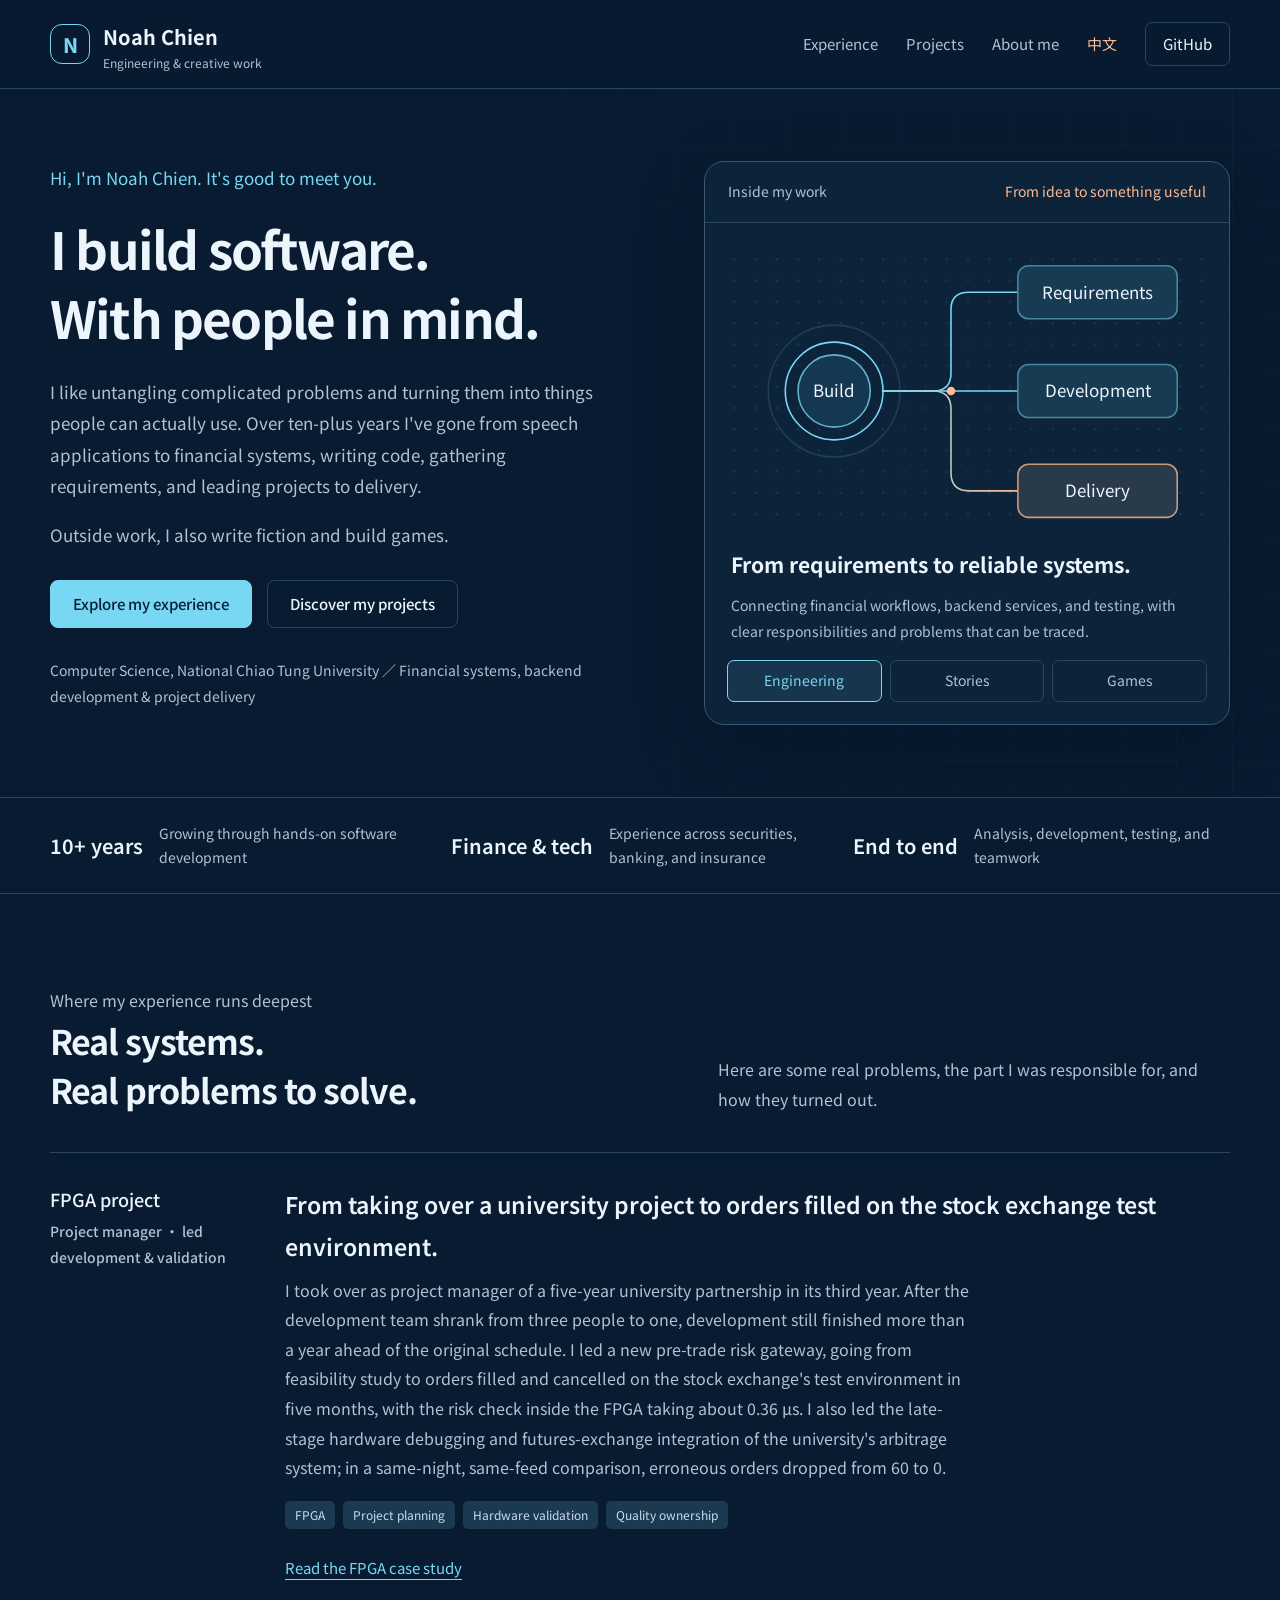
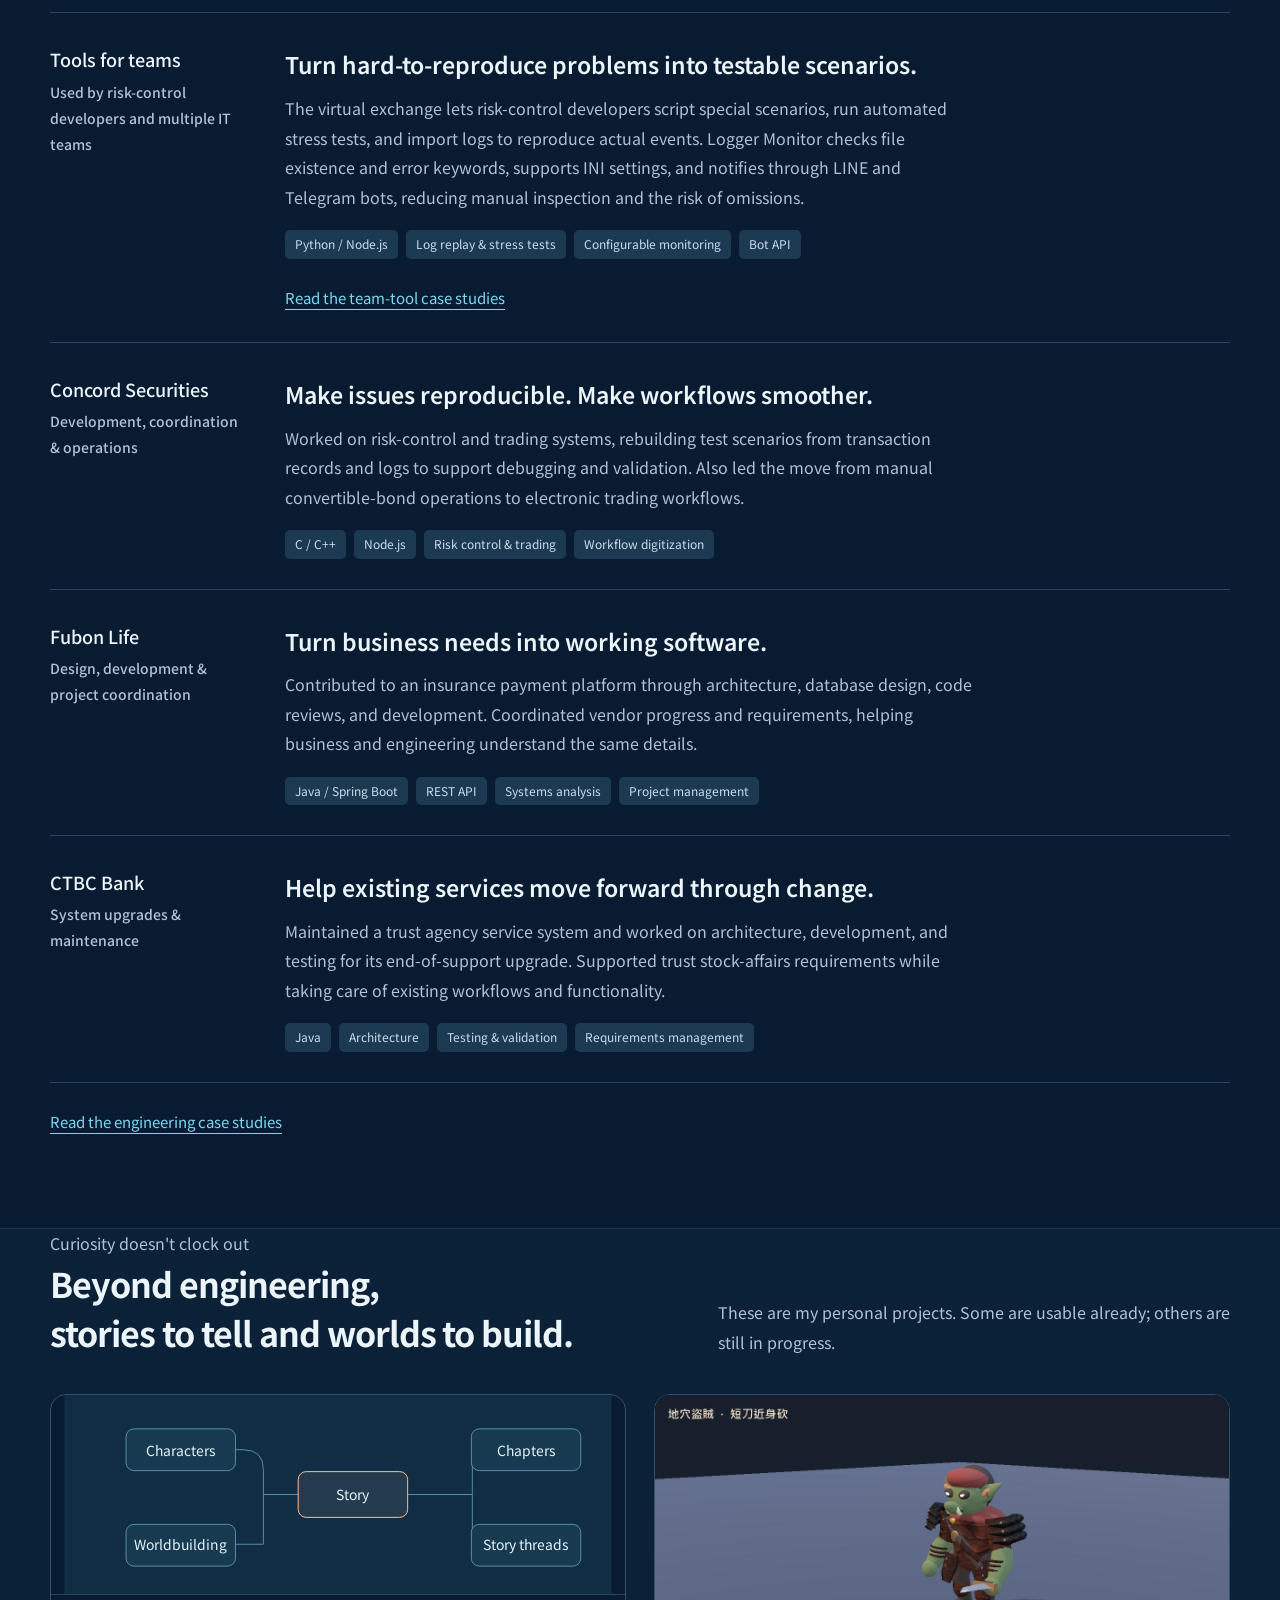
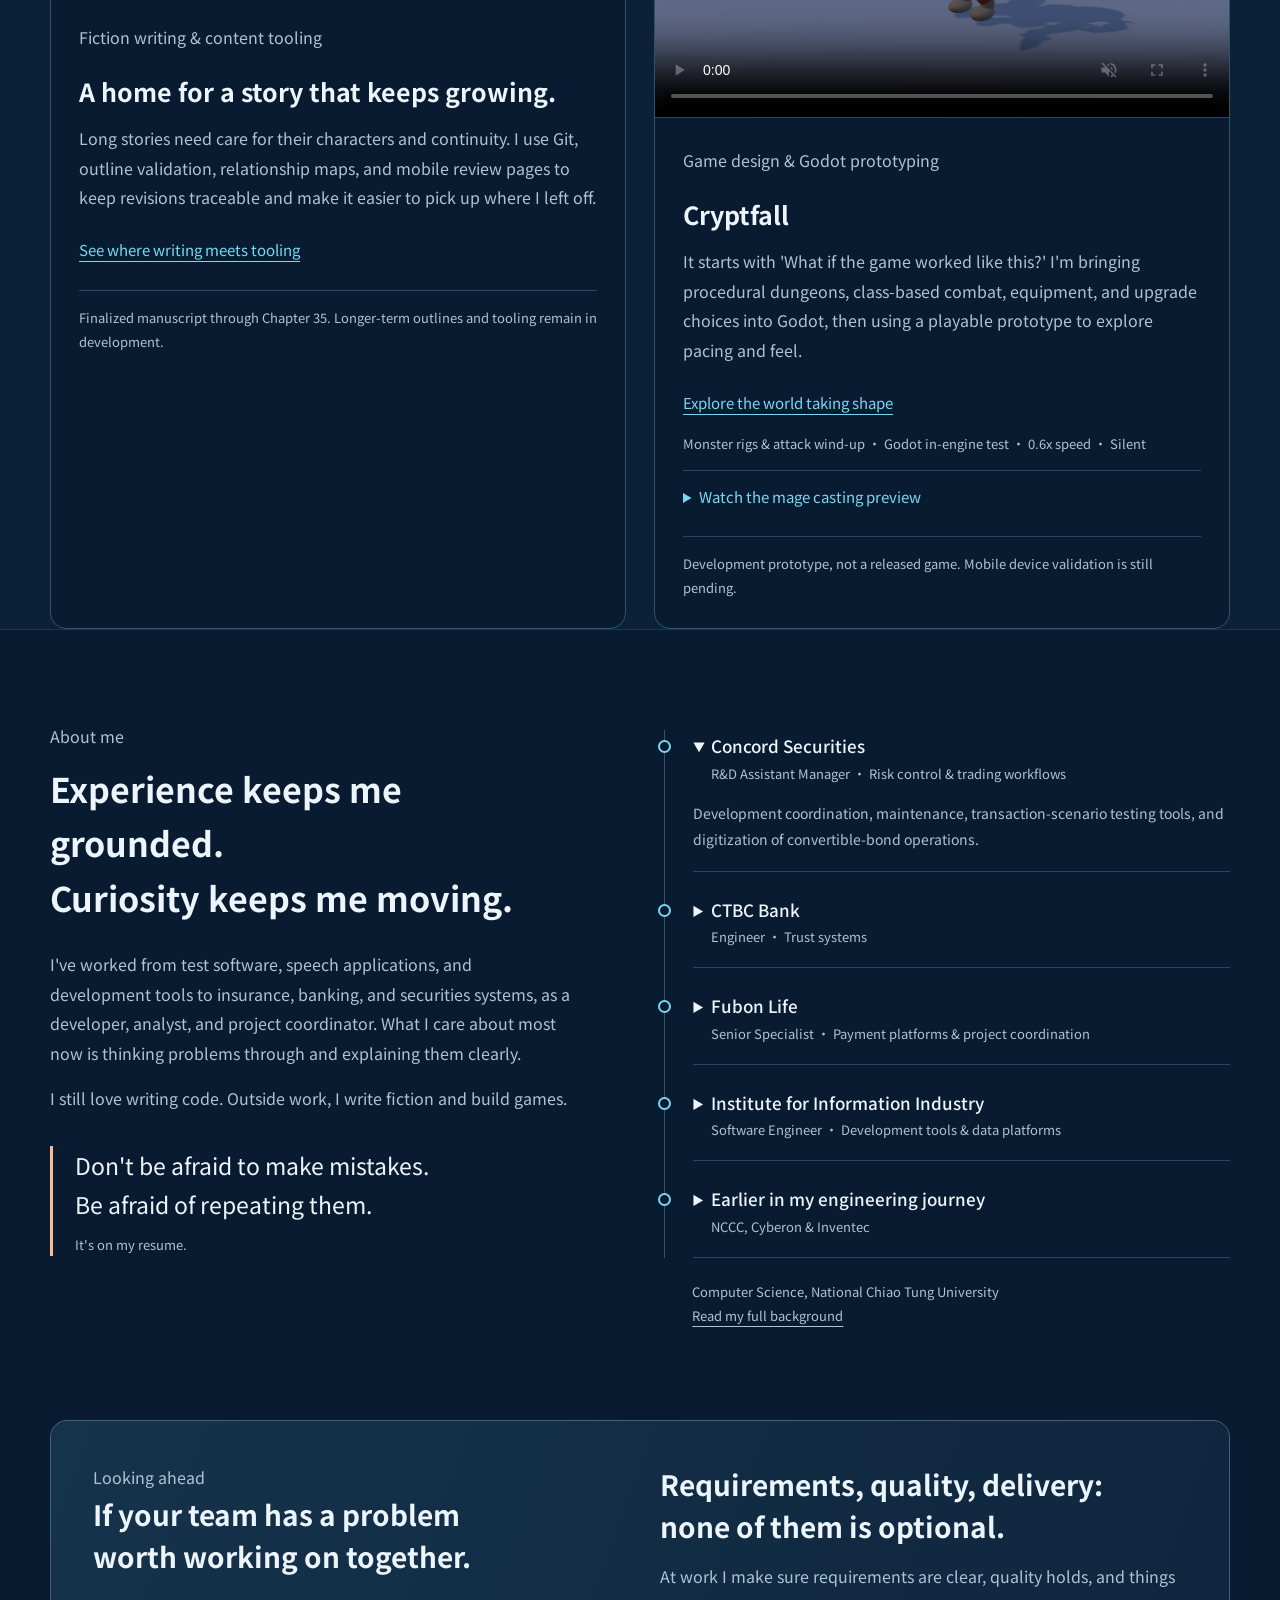
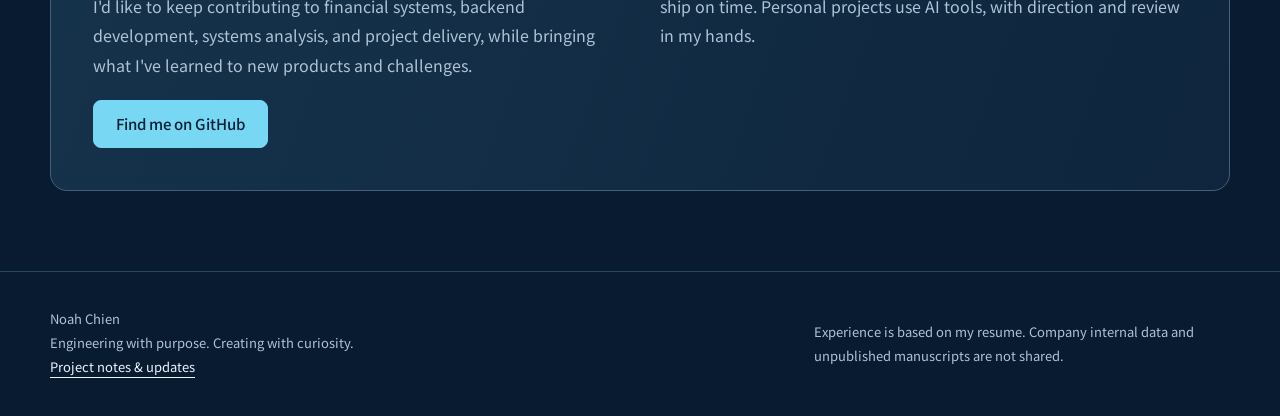
==== commit ddd2a025: "Plainer homepage copy; update FPGA card with PM handover, risk gateway, and PCPA late-stage debuggin" ====
--- a/docs/en.html
+++ b/docs/en.html
@@ -12,22 +12,22 @@
 <a class="skip" href="#main">Skip to main content</a>
 <header class="site-header"><div class="container header-inner"><a class="brand" href="#" aria-label="Noah&#x27;s home page"><span class="brand-mark" aria-hidden="true">N</span><span><strong>Noah Chien</strong><small>Engineering &amp; creative work</small></span></a><nav class="nav" aria-label="Main navigation"><a href="#work">Experience</a><a href="#projects">Projects</a><a class="desktop-link" href="#about">About me</a><a class="language-link" href="index.html" hreflang="zh-Hant" aria-label="中文版">中文</a><a class="github-link" href="https://github.com/noahchien">GitHub</a></nav></div></header>
 <main id="main">
-<section class="hero"><div class="container hero-inner"><div><p class="identity">Hi, I'm Noah Chien. It's good to meet you.</p><h1><span>I build software.</span><span>With people in mind.</span></h1><p class="hero-copy">I enjoy untangling complex problems and turning ideas into things people can use. Over more than ten years, from speech applications to financial systems, my work has spanned development, requirements, and delivery.</p><p class="hero-copy">Outside work, I bring the same curiosity to <strong>stories and games</strong>. Engineering helps me work through problems; creating gives my imagination somewhere to go.</p><div class="hero-actions"><a class="button primary" href="#work">Explore my experience</a><a class="button secondary" href="#projects">Discover my projects</a></div><p class="hero-footnote">Computer Science, National Chiao Tung University <span>／</span> Financial systems, backend development &amp; project delivery</p></div>
+<section class="hero"><div class="container hero-inner"><div><p class="identity">Hi, I'm Noah Chien. It's good to meet you.</p><h1><span>I build software.</span><span>With people in mind.</span></h1><p class="hero-copy">I like untangling complicated problems and turning them into things people can actually use. Over ten-plus years I've gone from speech applications to financial systems, writing code, gathering requirements, and leading projects to delivery.</p><p class="hero-copy">Outside work, I also write fiction and build games.</p><div class="hero-actions"><a class="button primary" href="#work">Explore my experience</a><a class="button secondary" href="#projects">Discover my projects</a></div><p class="hero-footnote">Computer Science, National Chiao Tung University <span>／</span> Financial systems, backend development &amp; project delivery</p></div>
 <div class="system-view"><div class="system-top"><span>Inside my work</span><span>From idea to something useful</span></div><svg class="system-diagram" viewbox="0 0 480 290" aria-label="How requirements, development, and delivery connect" role="img"><defs><pattern id="dots" width="20" height="20" patternunits="userSpaceOnUse"><circle cx="1" cy="1" r="1" fill="#78d8f4" opacity=".15"/></pattern><lineargradient id="line" x2="1"><stop stop-color="#78d8f4"/><stop offset="1" stop-color="#ffba93"/></lineargradient></defs><rect x="15" y="10" width="450" height="260" fill="url(#dots)"/><g fill="none" stroke-width="1.5"><path d="M160 145H208Q225 145 225 128V68Q225 52 242 52H288" stroke="#78d8f4"/><path d="M160 145H288" stroke="#78d8f4"/><path d="M160 145H208Q225 145 225 162V222Q225 239 242 239H288" stroke="url(#line)"/><circle cx="115" cy="145" r="62" stroke="#78d8f4" opacity=".15"/><circle cx="115" cy="145" r="46" stroke="#78d8f4"/><circle cx="115" cy="145" r="34" fill="#163c58" stroke="#78d8f4" opacity=".8"/><rect x="288" y="27" width="150" height="50" rx="10" fill="#183b54" stroke="#49859c"/><rect x="288" y="120" width="150" height="50" rx="10" fill="#183b54" stroke="#49859c"/><rect x="288" y="214" width="150" height="50" rx="10" fill="#293b4b" stroke="#ca9b7e"/></g><g font-family="Noto Sans TC,Microsoft JhengHei,sans-serif" fill="#edf5fc" text-anchor="middle" font-size="16"><text id="diagram-center" x="115" y="151">Build</text><text id="node-0" x="363" y="58">Requirements</text><text id="node-1" x="363" y="151">Development</text><text id="node-2" x="363" y="245">Delivery</text></g><circle cx="225" cy="145" r="4" fill="#ffba93"/></svg><div class="system-caption" aria-live="polite"><h2 id="view-title">From requirements to reliable systems.</h2><p id="view-description">Connecting financial workflows, backend services, and testing, with clear responsibilities and problems that can be traced.</p></div><div class="view-tabs" role="group" aria-label="Choose an area of work"><button data-view="engineering" aria-pressed="true">Engineering</button><button data-view="stories" aria-pressed="false">Stories</button><button data-view="games" aria-pressed="false">Games</button></div></div></div></section>
 <div class="hero-meta"><div class="container meta-inner"><div><strong>10+ years</strong><span>Growing through hands-on software development</span></div><div><strong>Finance &amp; tech</strong><span>Experience across securities, banking, and insurance</span></div><div><strong>End to end</strong><span>Analysis, development, testing, and teamwork</span></div></div></div>
-<section id="work" class="content container"><div class="section-heading"><div><p class="section-label">Where my experience runs deepest</p><h2>Real systems.<br>Real problems to solve.</h2></div><p>Beyond a list of tools, I want to share the problems I worked on, the responsibilities I took on, and how I helped a team move forward.</p></div><div class="work-list">
-<article class="work-item"><div class="work-company">FPGA project<small>Planning, development &amp; quality ownership</small></div><div><h3>Build on an existing foundation. Integrate it on real hardware.</h3><p>The university project had a five-year development plan. I took over as project manager partway through its third year, responsible for integration, development, and validation, and completed integration within five months. I led risk-rule extraction, integration development, and dual-reference validation, with FPGA-internal risk decisions of approximately 0.36 µs. Separately led hardware validation of a university-developed arbitrage system: erroneous orders fell from 60 to 0 in the same-night, same-data comparison. The work built on existing university research and code.</p><div class="tags"><span>FPGA</span><span>Project planning</span><span>AI collaboration &amp; review</span><span>Quality ownership</span></div><a class="detail-link" href="https://github.com/noahchien/portfolio/blob/main/projects/fpga.en.md">Read the FPGA case study</a></div></article>
+<section id="work" class="content container"><div class="section-heading"><div><p class="section-label">Where my experience runs deepest</p><h2>Real systems.<br>Real problems to solve.</h2></div><p>Here are some real problems, the part I was responsible for, and how they turned out.</p></div><div class="work-list">
+<article class="work-item"><div class="work-company">FPGA project<small>Project manager · led development &amp; validation</small></div><div><h3>From taking over a university project to orders filled on the stock exchange test environment.</h3><p>I took over as project manager of a five-year university partnership in its third year. After the development team shrank from three people to one, development still finished more than a year ahead of the original schedule. I led a new pre-trade risk gateway, going from feasibility study to orders filled and cancelled on the stock exchange's test environment in five months, with the risk check inside the FPGA taking about 0.36 µs. I also led the late-stage hardware debugging and futures-exchange integration of the university's arbitrage system; in a same-night, same-feed comparison, erroneous orders dropped from 60 to 0.</p><div class="tags"><span>FPGA</span><span>Project planning</span><span>Hardware validation</span><span>Quality ownership</span></div><a class="detail-link" href="https://github.com/noahchien/portfolio/blob/main/projects/fpga.en.md">Read the FPGA case study</a></div></article>
 <article class="work-item"><div class="work-company">Tools for teams<small>Used by risk-control developers and multiple IT teams</small></div><div><h3>Turn hard-to-reproduce problems into testable scenarios.</h3><p>The virtual exchange lets risk-control developers script special scenarios, run automated stress tests, and import logs to reproduce actual events. Logger Monitor checks file existence and error keywords, supports INI settings, and notifies through LINE and Telegram bots, reducing manual inspection and the risk of omissions.</p><div class="tags"><span>Python / Node.js</span><span>Log replay &amp; stress tests</span><span>Configurable monitoring</span><span>Bot API</span></div><a class="detail-link" href="https://github.com/noahchien/portfolio/blob/main/projects/testing-tools.en.md">Read the team-tool case studies</a></div></article>
 
 <article class="work-item"><div class="work-company">Concord Securities<small>Development, coordination &amp; operations</small></div><div><h3>Make issues reproducible. Make workflows smoother.</h3><p>Worked on risk-control and trading systems, rebuilding test scenarios from transaction records and logs to support debugging and validation. Also led the move from manual convertible-bond operations to electronic trading workflows.</p><div class="tags" aria-label="Relevant skills"><span>C / C++</span><span>Node.js</span><span>Risk control &amp; trading</span><span>Workflow digitization</span></div></div></article>
 <article class="work-item"><div class="work-company">Fubon Life<small>Design, development &amp; project coordination</small></div><div><h3>Turn business needs into working software.</h3><p>Contributed to an insurance payment platform through architecture, database design, code reviews, and development. Coordinated vendor progress and requirements, helping business and engineering understand the same details.</p><div class="tags"><span>Java / Spring Boot</span><span>REST API</span><span>Systems analysis</span><span>Project management</span></div></div></article>
 <article class="work-item"><div class="work-company">CTBC Bank<small>System upgrades &amp; maintenance</small></div><div><h3>Help existing services move forward through change.</h3><p>Maintained a trust agency service system and worked on architecture, development, and testing for its end-of-support upgrade. Supported trust stock-affairs requirements while taking care of existing workflows and functionality.</p><div class="tags"><span>Java</span><span>Architecture</span><span>Testing &amp; validation</span><span>Requirements management</span></div></div></article>
 </div><a class="detail-link" href="https://github.com/noahchien/portfolio/blob/main/projects/work.en.md">Read the engineering case studies</a></section>
-<section id="projects" class="creative-section"><div class="content container"><div class="section-heading"><div><p class="section-label">Curiosity doesn't clock out</p><h2>Beyond engineering,<br>stories to tell and worlds to build.</h2></div><p>These are personal projects I'm growing over time. Some parts already work; others need more care. Each small step makes an idea a little more tangible.</p></div><div class="creative-grid">
+<section id="projects" class="creative-section"><div class="content container"><div class="section-heading"><div><p class="section-label">Curiosity doesn't clock out</p><h2>Beyond engineering,<br>stories to tell and worlds to build.</h2></div><p>These are my personal projects. Some are usable already; others are still in progress.</p></div><div class="creative-grid">
 <article class="creative-card"><div class="project-visual"><svg viewbox="0 0 550 200" role="img" aria-label="How chapters, characters, and worldbuilding connect in a writing project"><rect width="550" height="200" fill="#112d43"/><g fill="none" stroke="#568fa7"><path d="M90 55H180Q200 55 200 75V100H265M200 100V150H90M310 100H410V55H465M410 100V150H465"/><rect x="62" y="34" width="110" height="42" rx="8" fill="#173a50"/><rect x="62" y="130" width="110" height="42" rx="8" fill="#173a50"/><rect x="235" y="77" width="110" height="46" rx="8" stroke="#ffba93" fill="#233b4c"/><rect x="409" y="34" width="110" height="42" rx="8" fill="#173a50"/><rect x="409" y="130" width="110" height="42" rx="8" fill="#173a50"/></g><g fill="#e5f4fa" text-anchor="middle" font-family="Noto Sans TC,sans-serif" font-size="14"><text x="117" y="61">Characters</text><text x="117" y="156">Worldbuilding</text><text x="290" y="106">Story</text><text x="464" y="61">Chapters</text><text x="464" y="156">Story threads</text></g></svg></div><div class="project-info"><p class="project-kind">Fiction writing &amp; content tooling</p><h3>A home for a story that keeps growing.</h3><p>Long stories need care for their characters and continuity. I use Git, outline validation, relationship maps, and mobile review pages to keep revisions traceable and make it easier to pick up where I left off.</p><a href="https://github.com/noahchien/portfolio/blob/main/projects/novel.en.md">See where writing meets tooling</a><small class="project-status">Finalized manuscript through Chapter 35. Longer-term outlines and tooling remain in development.</small></div></article>
 <article class="creative-card"><div class="project-visual game-video"><video controls muted playsinline loop preload="metadata" poster="media/cryptfall-video-poster.jpg" aria-label="Cryptfall monster rigging and attack wind-up, in-engine test at 0.6x speed"><source src="media/cryptfall-monster-motion.mp4" type="video/mp4">Your browser does not support this video. Please download it to watch.</video></div><div class="project-info"><p class="project-kind">Game design &amp; Godot prototyping</p><h3>Cryptfall</h3><p>It starts with 'What if the game worked like this?' I'm bringing procedural dungeons, class-based combat, equipment, and upgrade choices into Godot, then using a playable prototype to explore pacing and feel.</p><a href="https://github.com/noahchien/portfolio/blob/main/projects/cryptfall.en.md">Explore the world taking shape</a><p class="video-note">Monster rigs &amp; attack wind-up · Godot in-engine test · 0.6x speed · Silent</p><details class="video-details"><summary>Watch the mage casting preview</summary><video controls muted playsinline preload="none" aria-label="Mage casting animation, dual-angle in-engine preview at half speed"><source src="media/cryptfall-mage-motion.mp4" type="video/mp4">Your browser does not support this video. Please download it to watch.</video><p class="video-note">Mage casting animation · In-engine preview at half speed · Silent</p><p class="video-credit">Mage model and textures generated with Meshy 6 Lite from original character concepts, licensed under CC BY 4.0. The game includes mesh, rigging, and skinning changes, with integrated weapons and animation.</p><a href="https://creativecommons.org/licenses/by/4.0/">CC BY 4.0 license</a></details><small class="project-status">Development prototype, not a released game. Mobile device validation is still pending.</small></div></article>
 </div></div></section>
-<section id="about" class="content container"><div class="about-grid"><div class="about-copy"><p class="section-label">About me</p><h2>Experience keeps me grounded.<br>Curiosity keeps me moving.</h2><p>My path has taken me from test software and speech applications to development tools, then to insurance, banking, and securities systems. Working across development, analysis, and coordination has taught me to care about understanding a problem and explaining it clearly.</p><p>I still enjoy that moment when a vague idea begins to take shape in code. Writing and making games give that same enthusiasm a place outside work.</p><blockquote class="quote">Don't be afraid to make mistakes.<br>Be afraid of repeating them.<small>A reminder from my resume that I try to carry into every iteration.</small></blockquote></div><div><div class="career" aria-label="Career experience; expand an entry to read more"><details open><summary>Concord Securities<small>R&amp;D Assistant Manager · Risk control &amp; trading workflows</small></summary><p>Development coordination, maintenance, transaction-scenario testing tools, and digitization of convertible-bond operations.</p></details><details><summary>CTBC Bank<small>Engineer · Trust systems</small></summary><p>Trust agency system maintenance, upgrade planning, development, testing, and stock-affairs requirements.</p></details><details><summary>Fubon Life<small>Senior Specialist · Payment platforms &amp; project coordination</small></summary><p>Java/Spring development, system and database design, code reviews, vendor coordination, and requirements discussions.</p></details><details><summary>Institute for Information Industry<small>Software Engineer · Development tools &amp; data platforms</small></summary><p>Java/Spring, frontend development, Python data-observation services, search applications, Redmine, and DevOps collaboration.</p></details><details><summary>Earlier in my engineering journey<small>NCCC, Cyberon &amp; Inventec</small></summary><p>Systems analysis and vendor coordination, speech recognition and synthesis, mobile and Windows software, production-line testing, and operator training.</p></details></div><p class="career-note">Computer Science, National Chiao Tung University<br><a href="https://github.com/noahchien/portfolio/blob/main/about.en.md">Read my full background</a></p></div></div></section>
-<section class="container"><div class="collaboration"><div><p class="section-label">Looking ahead</p><h2>If your team has a problem<br>worth working on together.</h2><p>I'd like to keep contributing to financial systems, backend development, systems analysis, and project delivery, while bringing what I've learned to new products and challenges.</p><a class="button primary" href="https://github.com/noahchien">Find me on GitHub</a></div><div><h2>Tools will change.<br>Care for the work stays.</h2><p>At work, I care about requirements, quality, and delivery. In personal projects, I also use AI for research, implementation, and organization, while taking responsibility for direction, review, and an honest picture of progress.</p></div></div></section>
-</main><footer class="footer"><div class="container footer-inner"><div>Noah Chien<br>Engineering with purpose. Creating with curiosity.<br><a href="https://github.com/noahchien/portfolio">Project notes &amp; updates</a></div><p class="ai-note">Experience is based on my resume. Personal projects include AI-assisted work; prototypes and finished work are clearly distinguished. Company materials and unpublished manuscripts remain private.</p></div></footer>
+<section id="about" class="content container"><div class="about-grid"><div class="about-copy"><p class="section-label">About me</p><h2>Experience keeps me grounded.<br>Curiosity keeps me moving.</h2><p>I've worked from test software, speech applications, and development tools to insurance, banking, and securities systems, as a developer, analyst, and project coordinator. What I care about most now is thinking problems through and explaining them clearly.</p><p>I still love writing code. Outside work, I write fiction and build games.</p><blockquote class="quote">Don't be afraid to make mistakes.<br>Be afraid of repeating them.<small>It's on my resume.</small></blockquote></div><div><div class="career" aria-label="Career experience; expand an entry to read more"><details open><summary>Concord Securities<small>R&amp;D Assistant Manager · Risk control &amp; trading workflows</small></summary><p>Development coordination, maintenance, transaction-scenario testing tools, and digitization of convertible-bond operations.</p></details><details><summary>CTBC Bank<small>Engineer · Trust systems</small></summary><p>Trust agency system maintenance, upgrade planning, development, testing, and stock-affairs requirements.</p></details><details><summary>Fubon Life<small>Senior Specialist · Payment platforms &amp; project coordination</small></summary><p>Java/Spring development, system and database design, code reviews, vendor coordination, and requirements discussions.</p></details><details><summary>Institute for Information Industry<small>Software Engineer · Development tools &amp; data platforms</small></summary><p>Java/Spring, frontend development, Python data-observation services, search applications, Redmine, and DevOps collaboration.</p></details><details><summary>Earlier in my engineering journey<small>NCCC, Cyberon &amp; Inventec</small></summary><p>Systems analysis and vendor coordination, speech recognition and synthesis, mobile and Windows software, production-line testing, and operator training.</p></details></div><p class="career-note">Computer Science, National Chiao Tung University<br><a href="https://github.com/noahchien/portfolio/blob/main/about.en.md">Read my full background</a></p></div></div></section>
+<section class="container"><div class="collaboration"><div><p class="section-label">Looking ahead</p><h2>If your team has a problem<br>worth working on together.</h2><p>I'd like to keep contributing to financial systems, backend development, systems analysis, and project delivery, while bringing what I've learned to new products and challenges.</p><a class="button primary" href="https://github.com/noahchien">Find me on GitHub</a></div><div><h2>Requirements, quality, delivery:<br>none of them is optional.</h2><p>At work I make sure requirements are clear, quality holds, and things ship on time. Personal projects use AI tools, with direction and review in my hands.</p></div></div></section>
+</main><footer class="footer"><div class="container footer-inner"><div>Noah Chien<br>Engineering with purpose. Creating with curiosity.<br><a href="https://github.com/noahchien/portfolio">Project notes &amp; updates</a></div><p class="ai-note">Experience is based on my resume. Company internal data and unpublished manuscripts are not shared.</p></div></footer>
 </body></html>
